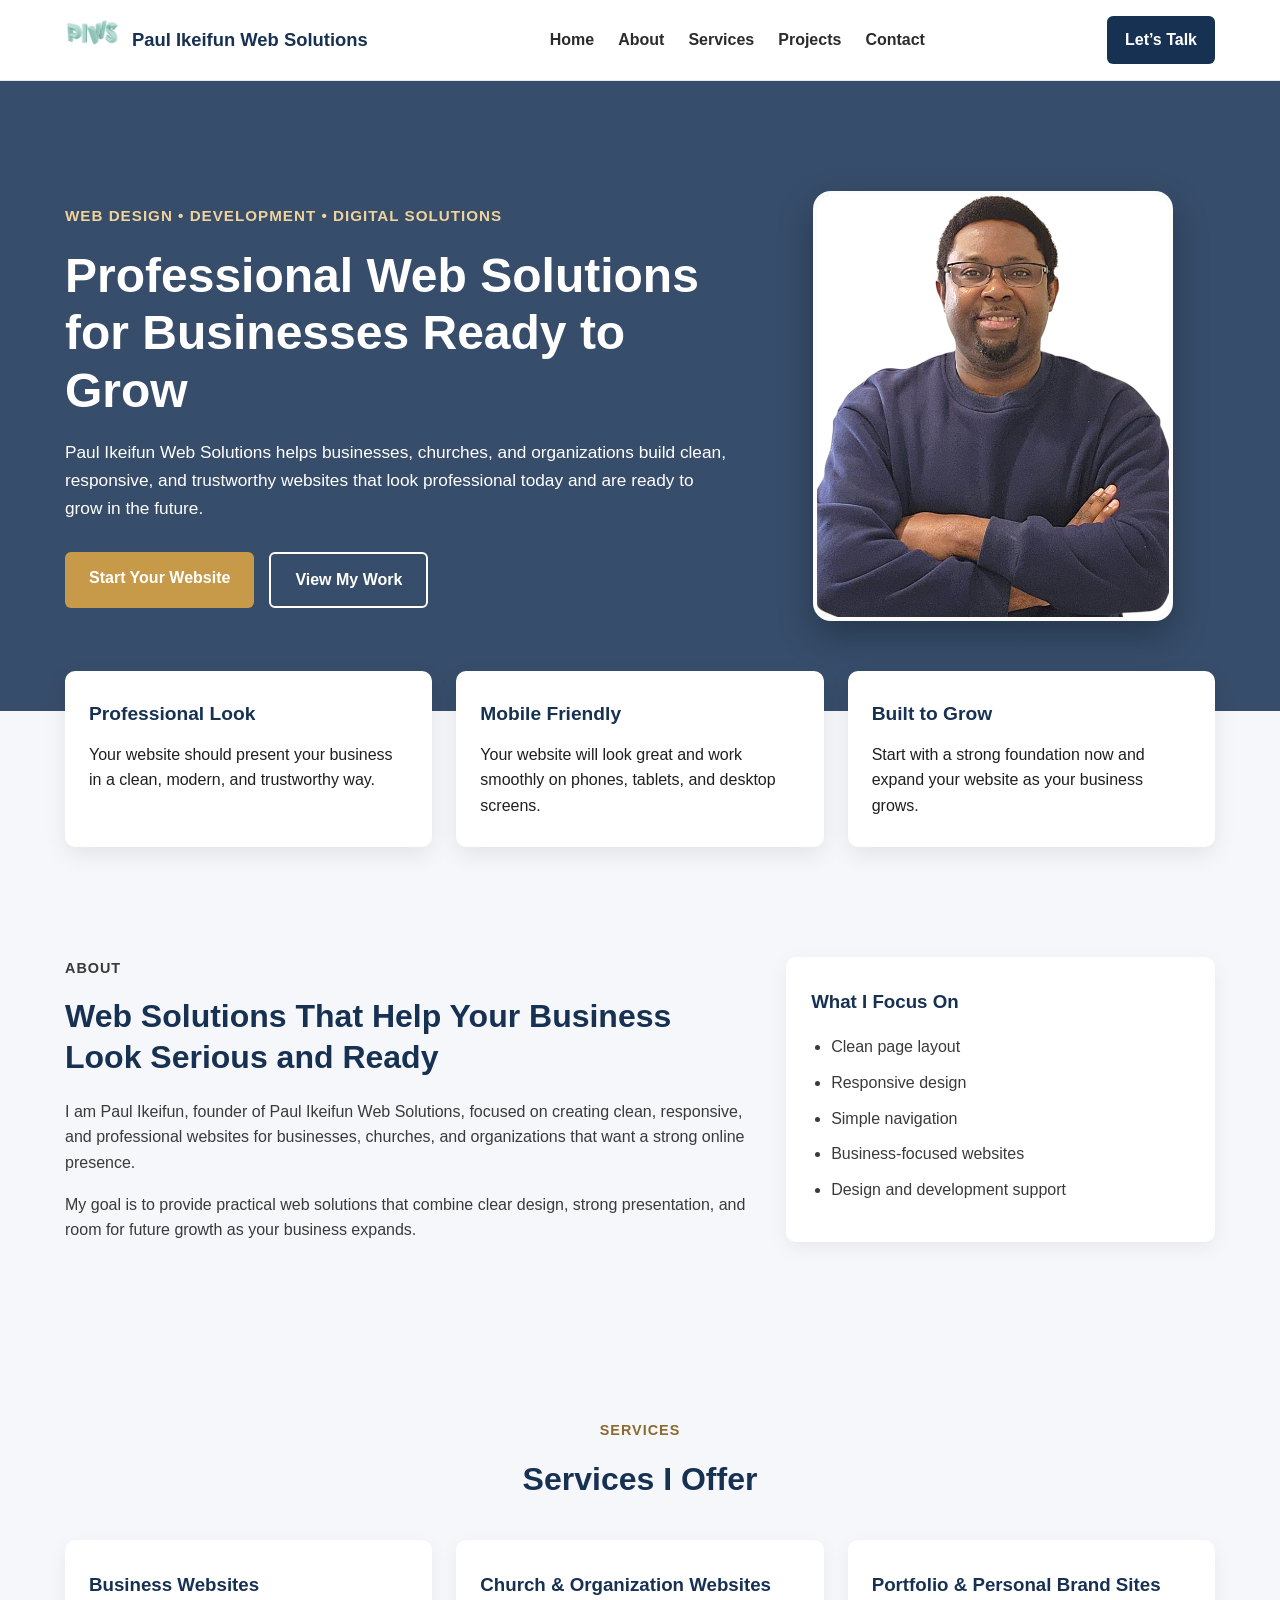
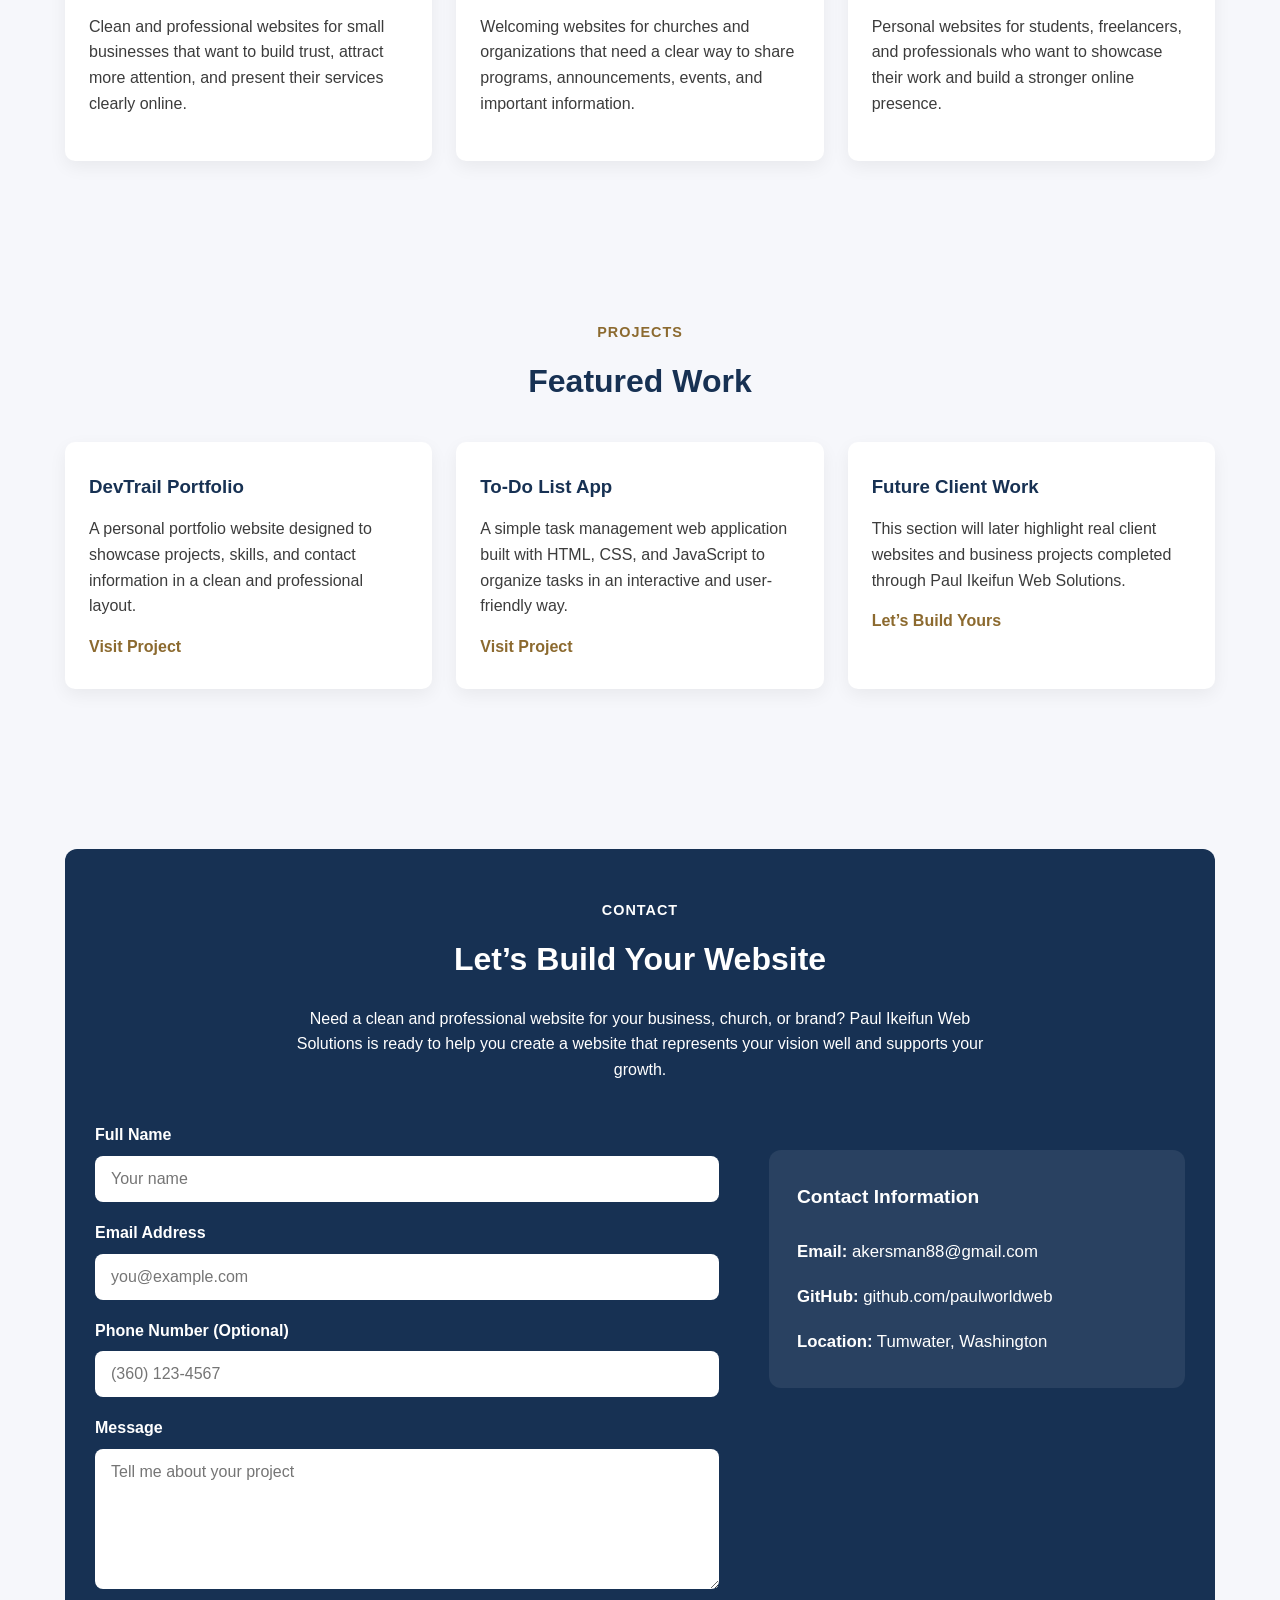
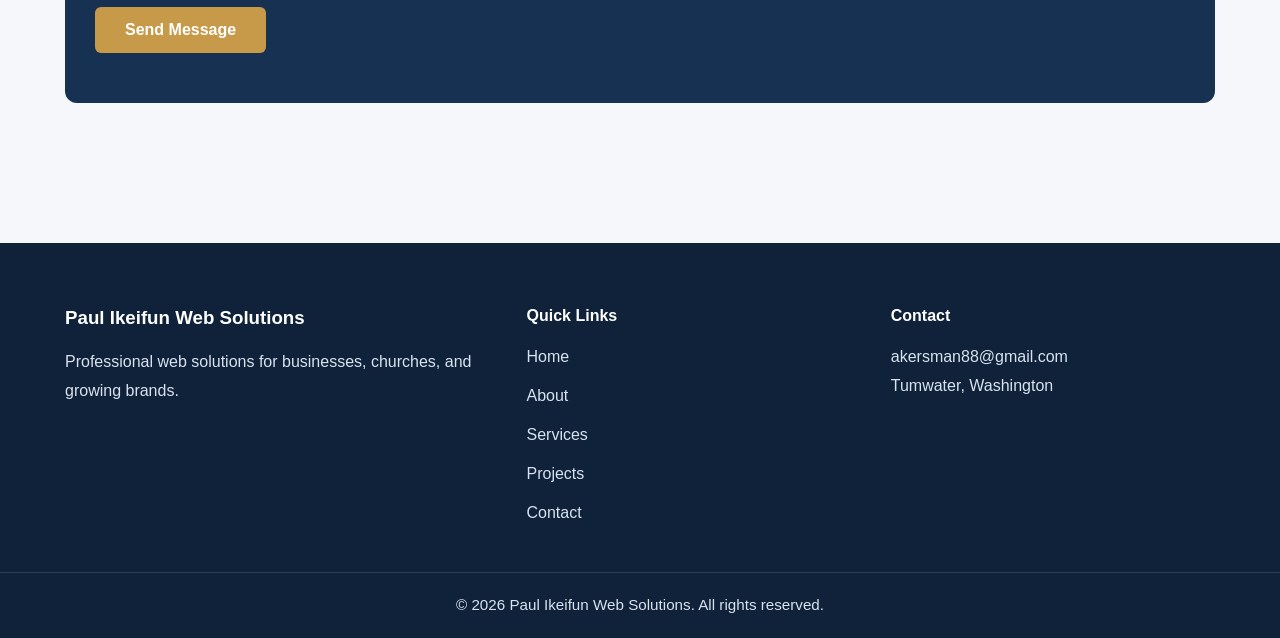
==== index.html @ df55986e "Add files via upload" ====
<!DOCTYPE html>
<html lang="en">
<head>
  <meta charset="UTF-8" />
  <meta name="viewport" content="width=device-width, initial-scale=1.0" />
  <title>Paul Ikeifun Web Solutions</title>
  <meta
    name="description"
    content="Paul Ikeifun Web Solutions creates clean, responsive, and professional websites for businesses, churches, and growing brands."
  />
  <link rel="stylesheet" href="css/style.css" />
  <script src="js/script.js" defer></script>
</head>
<body>
  <header class="site-header">
    <div class="container">
      <nav class="navbar">
        <a href="index.html" class="logo">
            <img src="images/logo.png" alt="PIWS logo" class="logo-img"><span>Paul Ikeifun Web Solutions</span>
        </a>

        <button class="menu-toggle" aria-label="Open navigation menu" aria-expanded="false">
            <span></span>
            <span></span>
            <span></span>
        </button>

        <ul class="nav-links">
          <li><a href="#home">Home</a></li>
          <li><a href="#about">About</a></li>
          <li><a href="#services">Services</a></li>
          <li><a href="#projects">Projects</a></li>
          <li><a href="#contact">Contact</a></li>
        </ul>

        <a href="#contact" class="nav-button">Let’s Talk</a>
      </nav>
    </div>
  </header>

  <main>
    <section class="hero" id="home">
      <div class="container hero-layout">
        <div class="hero-content">
          <p class="eyebrow">Web Design • Development • Digital Solutions</p>
          <h1>Professional Web Solutions for Businesses Ready to Grow</h1>
          <p class="hero-text">
            Paul Ikeifun Web Solutions helps businesses, churches, and organizations build
            clean, responsive, and trustworthy websites that look professional today and are
            ready to grow in the future.
          </p>
          <div class="hero-actions">
            <a href="#contact" class="btn btn-primary">Start Your Website</a>
            <a href="#projects" class="btn btn-secondary">View My Work</a>
          </div>
        </div>

        <div class="hero-image">
          <img src="images/Paul1.png" alt="Portrait of Paul Ikeifun" />
        </div>
      </div>
    </section>

    <section class="intro">
      <div class="container intro-grid">
        <article class="intro-card">
          <h2>Professional Look</h2>
          <p>Your website should present your business in a clean, modern, and trustworthy way.</p>
        </article>

        <article class="intro-card">
          <h2>Mobile Friendly</h2>
          <p>Your website will look great and work smoothly on phones, tablets, and desktop screens.</p>
        </article>

        <article class="intro-card">
          <h2>Built to Grow</h2>
          <p>Start with a strong foundation now and expand your website as your business grows.</p>
        </article>
      </div>
    </section>

    <section class="about section" id="about">
      <div class="container section-grid">
        <div class="section-text">
          <p class="section-label">About</p>
          <h2>Web Solutions That Help Your Business Look Serious and Ready</h2>
          <p>
            I am Paul Ikeifun, founder of Paul Ikeifun Web Solutions, 
            focused on creating clean, responsive, and 
            professional websites for businesses, churches, and 
            organizations that want a strong online presence.
          </p>
          <p>
            My goal is to provide practical web solutions that combine clear design, 
            strong presentation, and room for future growth as your business expands.
          </p>
        </div>

        <div class="section-box">
          <h3>What I Focus On</h3>
          <ul>
            <li>Clean page layout</li>
            <li>Responsive design</li>
            <li>Simple navigation</li>
            <li>Business-focused websites</li>
            <li>Design and development support</li>
          </ul>
        </div>
      </div>
    </section>

    <section class="services section" id="services">
      <div class="container">
        <p class="section-label center">Services</p>
        <h2 class="section-title center">Services I Offer</h2>

        <div class="card-grid">
          <article class="service-card">
            <h3>Business Websites</h3>
            <p>
              Clean and professional websites for small businesses that want to build trust, 
              attract more attention, and present their services clearly online.
            </p>
          </article>

          <article class="service-card">
            <h3>Church & Organization Websites</h3>
            <p>
              Welcoming websites for churches and organizations that need a clear way to share programs, 
              announcements, events, and important information.
            </p>
          </article>

          <article class="service-card">
            <h3>Portfolio & Personal Brand Sites</h3>
            <p>
              Personal websites for students, freelancers, and 
              professionals who want to showcase their work and build a stronger online presence.
            </p>
          </article>
        </div>
      </div>
    </section>

    <section class="projects section" id="projects">
      <div class="container">
        <p class="section-label center">Projects</p>
        <h2 class="section-title center">Featured Work</h2>

        <div class="card-grid">
          <article class="project-card">
            <h3>DevTrail Portfolio</h3>
            <p>
              A personal portfolio website designed to showcase projects, 
              skills, and contact information in a clean and professional layout.
            </p>
            <a href="https://paulworldweb.github.io/DevTrail-Web/" target="_blank">Visit Project</a>
          </article>

          <article class="project-card">
            <h3>To-Do List App</h3>
            <p>
              A simple task management web application built with HTML, CSS, and 
              JavaScript to organize tasks in an interactive and user-friendly way.
            </p>
            <a href="https://paulworldweb.github.io/To-Do-List/" target="_blank">Visit Project</a>
          </article>

          <article class="project-card">
            <h3>Future Client Work</h3>
            <p>
              This section will later highlight real client websites and 
              business projects completed through Paul Ikeifun Web Solutions.
            </p>
            <a href="#contact">Let’s Build Yours</a>
          </article>
        </div>
      </div>
    </section>

    <section class="contact section" id="contact">
        <div class="container contact-box">
            <p class="section-label center">Contact</p>
            <h2 class="section-title center">Let’s Build Your Website</h2>
            <p class="contact-text center">
                Need a clean and professional website for your business, church, or brand?
                Paul Ikeifun Web Solutions is ready to help you create a website that represents
                your vision well and supports your growth.
            </p>

            <div class="contact-layout">
                <form class="contact-form">
                    <div class="form-group">
                        <label for="name">Full Name</label>
                        <input type="text" id="name" name="name" placeholder="Your name">
                    </div>

                    <div class="form-group">
                        <label for="email">Email Address</label>
                        <input type="email" id="email" name="email" placeholder="you@example.com">
                    </div>

                    <div class="form-group">
                        <label for="phone">Phone Number (Optional)</label>
                        <input
                            type="tel"
                            id="phone"
                            name="phone"
                            placeholder="(360) 123-4567"
                            pattern="^\(\d{3}\)\s\d{3}-\d{4}$"
                            title="Enter phone number in this format: (360) 123-4567"
                        >
                    </div>

                    <div class="form-group">
                        <label for="message">Message</label>
                        <textarea id="message" name="message" rows="5" placeholder="Tell me about your project"></textarea>
                    </div>

                    <button type="submit" class="btn btn-primary">Send Message</button>
                </form>

                <div class="contact-details">
                    <h3>Contact Information</h3>
                    <p><strong>Email:</strong> akersman88@gmail.com</p>
                    <p><strong>GitHub:</strong> github.com/paulworldweb</p>
                    <p><strong>Location:</strong> Tumwater, Washington</p>
                </div>
            </div>
        </div>
    </section>
  </main>

  <footer class="site-footer">
    <div class="container footer-layout">
        <div class="footer-brand">
            <h3>Paul Ikeifun Web Solutions</h3>
            <p>Professional web solutions for businesses, churches, and growing brands.</p>
        </div>

        <div class="footer-links">
            <h4>Quick Links</h4>
            <ul>
                <li><a href="#home">Home</a></li>
                <li><a href="#about">About</a></li>
                <li><a href="#services">Services</a></li>
                <li><a href="#projects">Projects</a></li>
                <li><a href="#contact">Contact</a></li>
            </ul>
        </div>

        <div class="footer-contact">
            <h4>Contact</h4>
            <p>akersman88@gmail.com</p>
            <p>Tumwater, Washington</p>
        </div>
    </div>

    <div class="footer-bottom">
        <p>© 2026 Paul Ikeifun Web Solutions. All rights reserved.</p>
    </div>
</footer>
</body>
</html>
---- css/style.css ----
/* =========================
   GLOBAL STYLES
========================= */
* {
  margin: 0;
  padding: 0;
  box-sizing: border-box;
}

html {
  scroll-behavior: smooth;
}

body {
  font-family: Arial, Helvetica, sans-serif;
  line-height: 1.6;
  color: #1f1f1f;
  background-color: #f6f7fb;
}

a {
  text-decoration: none;
}

img {
  max-width: 100%;
  display: block;
}

ul {
  list-style: none;
}

.container {
  width: 90%;
  max-width: 1150px;
  margin: 0 auto;
}

.section {
  padding: 80px 0;
}

.section-label {
  font-size: 0.9rem;
  font-weight: 700;
  letter-spacing: 1px;
  text-transform: uppercase;
  color: #8c6a2f;
  margin-bottom: 12px;
}

.section-title {
  font-size: 2rem;
  color: #173153;
  margin-bottom: 20px;
}

.center {
  text-align: center;
}

/* =========================
   HEADER
========================= */
.site-header {
  background-color: #ffffff;
  border-bottom: 1px solid #e5e7eb;
  position: sticky;
  top: 0;
  z-index: 1000;
}

.navbar {
  position: relative;
  display: flex;
  justify-content: space-between;
  align-items: center;
  min-height: 80px;
  gap: 20px;
}

.logo {
  display: flex;
  align-items: center;
  gap: 12px;
  font-size: 1.15rem;
  font-weight: 700;
  color: #173153;
}

.logo-img {
  width: 55px;
  height: 55px;
  object-fit: contain;
  display: block;
}

.logo span {
  display: inline-block;
}

.nav-links {
  display: flex;
  align-items: center;
  gap: 24px;
}

.nav-links a {
  color: #2b2b2b;
  font-weight: 600;
  transition: color 0.3s ease;
}

.nav-links a:hover,
.nav-links a:focus {
  color: #8c6a2f;
}

.nav-button {
  display: inline-block;
  padding: 11px 18px;
  background-color: #173153;
  color: #ffffff;
  border-radius: 6px;
  font-weight: 700;
  transition: background-color 0.3s ease;
}

.nav-button:hover,
.nav-button:focus {
  background-color: #22446f;
}

/* =========================
   HAMBURGER MENU
========================= */
.menu-toggle {
  display: none;
  background: none;
  border: none;
  cursor: pointer;
  flex-direction: column;
  justify-content: center;
  gap: 5px;
  padding: 8px;
}

.menu-toggle span {
  display: block;
  width: 26px;
  height: 3px;
  background-color: #173153;
  border-radius: 3px;
  transition: transform 0.3s ease, opacity 0.3s ease;
}

.menu-toggle.active span:nth-child(1) {
  transform: translateY(8px) rotate(45deg);
}

.menu-toggle.active span:nth-child(2) {
  opacity: 0;
}

.menu-toggle.active span:nth-child(3) {
  transform: translateY(-8px) rotate(-45deg);
}

/* =========================
   HERO
========================= */
.hero {
  background: linear-gradient(rgba(23, 49, 83, 0.86), rgba(23, 49, 83, 0.86)),
    url("../images/image2.jpg") center/cover no-repeat;
  color: #ffffff;
  padding: 110px 0 90px;
}

.hero-layout {
  display: grid;
  grid-template-columns: 1.2fr 0.8fr;
  gap: 40px;
  align-items: center;
}

.hero-content {
  max-width: 760px;
}

.eyebrow {
  font-size: 0.95rem;
  font-weight: 700;
  letter-spacing: 1px;
  text-transform: uppercase;
  color: #f0d39b;
  margin-bottom: 18px;
}

.hero h1 {
  font-size: 3rem;
  line-height: 1.2;
  margin-bottom: 20px;
}

.hero-text {
  font-size: 1.08rem;
  max-width: 680px;
  margin-bottom: 30px;
}

.hero-actions {
  display: flex;
  flex-wrap: wrap;
  gap: 15px;
}

.btn {
  display: inline-block;
  padding: 13px 24px;
  border-radius: 6px;
  font-weight: 700;
  transition: all 0.3s ease;
}

.btn-primary {
  background-color: #c79a4a;
  color: #ffffff;
}

.btn-primary:hover,
.btn-primary:focus {
  background-color: #b4883b;
}

.btn-secondary {
  border: 2px solid #ffffff;
  color: #ffffff;
}

.btn-secondary:hover,
.btn-secondary:focus {
  background-color: rgba(255, 255, 255, 0.12);
}

.hero-image {
  display: flex;
  justify-content: center;
}

.hero-image img {
  width: 100%;
  max-width: 360px;
  height: 430px;
  object-fit: cover;
  border-radius: 18px;
  border: 4px solid rgba(255, 255, 255, 0.9);
  box-shadow: 0 15px 35px rgba(0, 0, 0, 0.28);
  background-color: #dfe6ef;
}

/* =========================
   INTRO
========================= */
.intro {
  margin-top: -40px;
  padding-bottom: 30px;
}

.intro-grid {
  display: grid;
  grid-template-columns: repeat(3, 1fr);
  gap: 24px;
}

.intro-card {
  background-color: #ffffff;
  padding: 28px 24px;
  border-radius: 10px;
  box-shadow: 0 8px 22px rgba(0, 0, 0, 0.08);
}

.intro-card h2 {
  font-size: 1.2rem;
  color: #173153;
  margin-bottom: 12px;
}

/* =========================
   ABOUT
========================= */
.section-grid {
  display: grid;
  grid-template-columns: 1.6fr 1fr;
  gap: 35px;
  align-items: start;
}

.section-text h2 {
  font-size: 2rem;
  line-height: 1.3;
  color: #173153;
  margin-bottom: 20px;
}

.section-text p {
  margin-bottom: 16px;
  color: #3a3a3a;
}

.section-box {
  background-color: #ffffff;
  padding: 30px 25px;
  border-radius: 10px;
  box-shadow: 0 6px 20px rgba(0, 0, 0, 0.06);
}

.section-box h3 {
  color: #173153;
  margin-bottom: 18px;
}

.section-box ul {
  list-style: disc;
  padding-left: 20px;
}

.section-box li {
  margin-bottom: 10px;
  color: #3a3a3a;
}

/* =========================
   SERVICES & PROJECTS
========================= */
.card-grid {
  display: grid;
  grid-template-columns: repeat(3, 1fr);
  gap: 24px;
  margin-top: 35px;
}

.service-card,
.project-card {
  background-color: #ffffff;
  padding: 30px 24px;
  border-radius: 10px;
  box-shadow: 0 6px 18px rgba(0, 0, 0, 0.06);
  transition: transform 0.3s ease, box-shadow 0.3s ease;
}

.service-card:hover,
.project-card:hover {
  transform: translateY(-6px);
  box-shadow: 0 12px 30px rgba(0, 0, 0, 0.1);
}

.service-card h3,
.project-card h3 {
  color: #173153;
  margin-bottom: 14px;
}

.service-card p,
.project-card p {
  color: #3c3c3c;
  margin-bottom: 15px;
}

.project-card a {
  color: #8c6a2f;
  font-weight: 700;
}

.project-card a:hover,
.project-card a:focus {
  text-decoration: underline;
}

/* =========================
   CONTACT
========================= */
.contact-box {
  background-color: #173153;
  color: #ffffff;
  padding: 50px 30px;
  border-radius: 12px;
}

.contact-box .section-label,
.contact-box .section-title,
.contact-box .contact-text,
.contact-box .contact-details p,
.contact-box .contact-details h3,
.contact-box .form-group label {
  color: #ffffff;
}

.contact-text {
  max-width: 700px;
  margin: 0 auto 30px;
}

.contact-layout {
  display: grid;
  grid-template-columns: 1.2fr 0.8fr;
  gap: 50px;
  align-items: start;
  margin-top: 40px;
}

.contact-form {
  display: grid;
  gap: 18px;
}

.form-group {
  display: flex;
  flex-direction: column;
  gap: 8px;
}

.form-group label {
  font-size: 1rem;
  font-weight: 700;
}

.form-group input,
.form-group textarea {
  width: 100%;
  padding: 14px 16px;
  border: none;
  border-radius: 8px;
  font-size: 1rem;
  font-family: Arial, Helvetica, sans-serif;
  outline: none;
}

.form-group input:focus,
.form-group textarea:focus {
  box-shadow: 0 0 0 3px rgba(199, 154, 74, 0.35);
}

.contact-form textarea {
  resize: vertical;
  min-height: 140px;
}

.contact-form .btn {
  width: fit-content;
  border: none;
  cursor: pointer;
  padding: 14px 30px;
  font-size: 1rem;
}

.contact-details {
  display: grid;
  gap: 18px;
  align-content: start;
  background: rgba(255, 255, 255, 0.08);
  padding: 32px 28px;
  border-radius: 12px;
  margin-top: 28px;
  justify-items: start;
}

.contact-details h3 {
  margin-bottom: 8px;
  font-size: 1.2rem;
}

.contact-details p {
  margin: 0;
  font-size: 1.05rem;
  line-height: 1.6;
}

/* =========================
   FOOTER
========================= */
.site-footer {
  background-color: #0f2239;
  color: #ffffff;
  padding: 60px 0 20px;
  margin-top: 60px;
}

.footer-layout {
  display: grid;
  grid-template-columns: 1.3fr 1fr 1fr;
  gap: 40px;
  align-items: start;
}

.footer-brand h3,
.footer-links h4,
.footer-contact h4 {
  margin-bottom: 15px;
  color: #ffffff;
}

.footer-brand p,
.footer-contact p,
.footer-links a {
  color: #d9e2f0;
  line-height: 1.8;
}

.footer-links ul {
  list-style: none;
  padding: 0;
}

.footer-links li {
  margin-bottom: 10px;
}

.footer-links a:hover {
  color: #c79a4a;
}

.footer-bottom {
  text-align: center;
  margin-top: 35px;
  padding-top: 20px;
  border-top: 1px solid rgba(255, 255, 255, 0.12);
}

.footer-bottom p {
  color: #d9e2f0;
  font-size: 0.95rem;
}

/* =========================
   RESPONSIVE DESIGN
========================= */
@media (max-width: 992px) {
  .hero-layout,
  .intro-grid,
  .card-grid,
  .section-grid {
    grid-template-columns: 1fr 1fr;
  }

  .hero h1 {
    font-size: 2.5rem;
  }

  .hero-image img {
    max-width: 320px;
    height: 390px;
  }
}

@media (max-width: 768px) {
  .navbar {
    min-height: auto;
    padding: 14px 0;
    gap: 12px;
  }

  .logo {
    gap: 8px;
    font-size: 0.82rem;
    flex: 1;
    min-width: 0;
  }

  .logo span {
    white-space: nowrap;
    overflow: hidden;
    text-overflow: ellipsis;
  }

  .logo-img {
    width: 36px;
    height: 36px;
  }

  .menu-toggle {
    display: flex;
    flex-shrink: 0;
    margin-left: auto;
    margin-right: 4px;
  }

  .nav-links {
    display: flex;
    position: absolute;
    top: 100%;
    left: 0;
    width: 100%;
    background: #ffffff;
    flex-direction: column;
    align-items: flex-start;
    gap: 0;
    padding: 10px 18px;
    border-top: 1px solid #e5e7eb;
    box-shadow: 0 10px 25px rgba(0, 0, 0, 0.08);
    z-index: 999;

    opacity: 0;
    visibility: hidden;
    transform: translateY(-10px);
    transition: opacity 0.3s ease, transform 0.3s ease, visibility 0.3s ease;
    pointer-events: none;
  }

  .nav-links.active {
    opacity: 1;
    visibility: visible;
    transform: translateY(0);
    pointer-events: auto;
  }

  .nav-links li {
    width: 100%;
  }

  .nav-links a {
    display: block;
    width: 100%;
    padding: 10px 0;
    font-size: 1rem;
  }

  .nav-button {
    display: none;
  }

  .hero {
    padding: 90px 0 60px;
  }

  .hero-layout,
  .intro-grid,
  .card-grid,
  .section-grid,
  .contact-layout,
  .footer-layout {
    grid-template-columns: 1fr;
  }

  .hero-content {
    order: 1;
  }

  .hero-image {
    order: 2;
    margin-top: 20px;
  }

  .hero h1 {
    font-size: 2.1rem;
  }

  .hero-text {
    font-size: 1rem;
  }

  .hero-image img {
    max-width: 290px;
    height: 350px;
  }

  .contact-details {
    margin-top: 0;
  }
}

@media (max-width: 480px) {
  .container {
    width: 92%;
  }

  .hero h1 {
    font-size: 1.7rem;
    line-height: 1.2;
  }

  .hero-text {
    font-size: 0.95rem;
  }

  .eyebrow {
    font-size: 0.82rem;
    line-height: 1.5;
  }

  .btn {
    width: 100%;
    text-align: center;
  }

  .hero-actions {
    flex-direction: column;
  }
}

/* Final mobile/tablet polish */
@media (max-width: 992px) {
  .section {
    padding: 70px 0;
  }

  .intro-card,
  .service-card,
  .project-card,
  .section-box {
    padding: 24px 20px;
  }

  .footer-layout {
    gap: 30px;
  }
}

@media (max-width: 768px) {
  .section {
    padding: 60px 0;
  }

  .hero {
    padding: 80px 0 55px;
  }

  .hero-actions {
    width: 100%;
  }

  .hero-image img {
    max-width: 260px;
    height: 320px;
  }

  .contact-box {
    padding: 40px 20px;
  }

  .footer-layout {
    text-align: left;
  }
}

@media (max-width: 480px) {
  .section-title {
    font-size: 1.7rem;
  }

  .hero h1 {
    font-size: 1.65rem;
  }

  .hero-image img {
    max-width: 230px;
    height: 280px;
  }

  .intro-card,
  .service-card,
  .project-card,
  .section-box,
  .contact-details {
    padding: 20px 18px;
  }
}
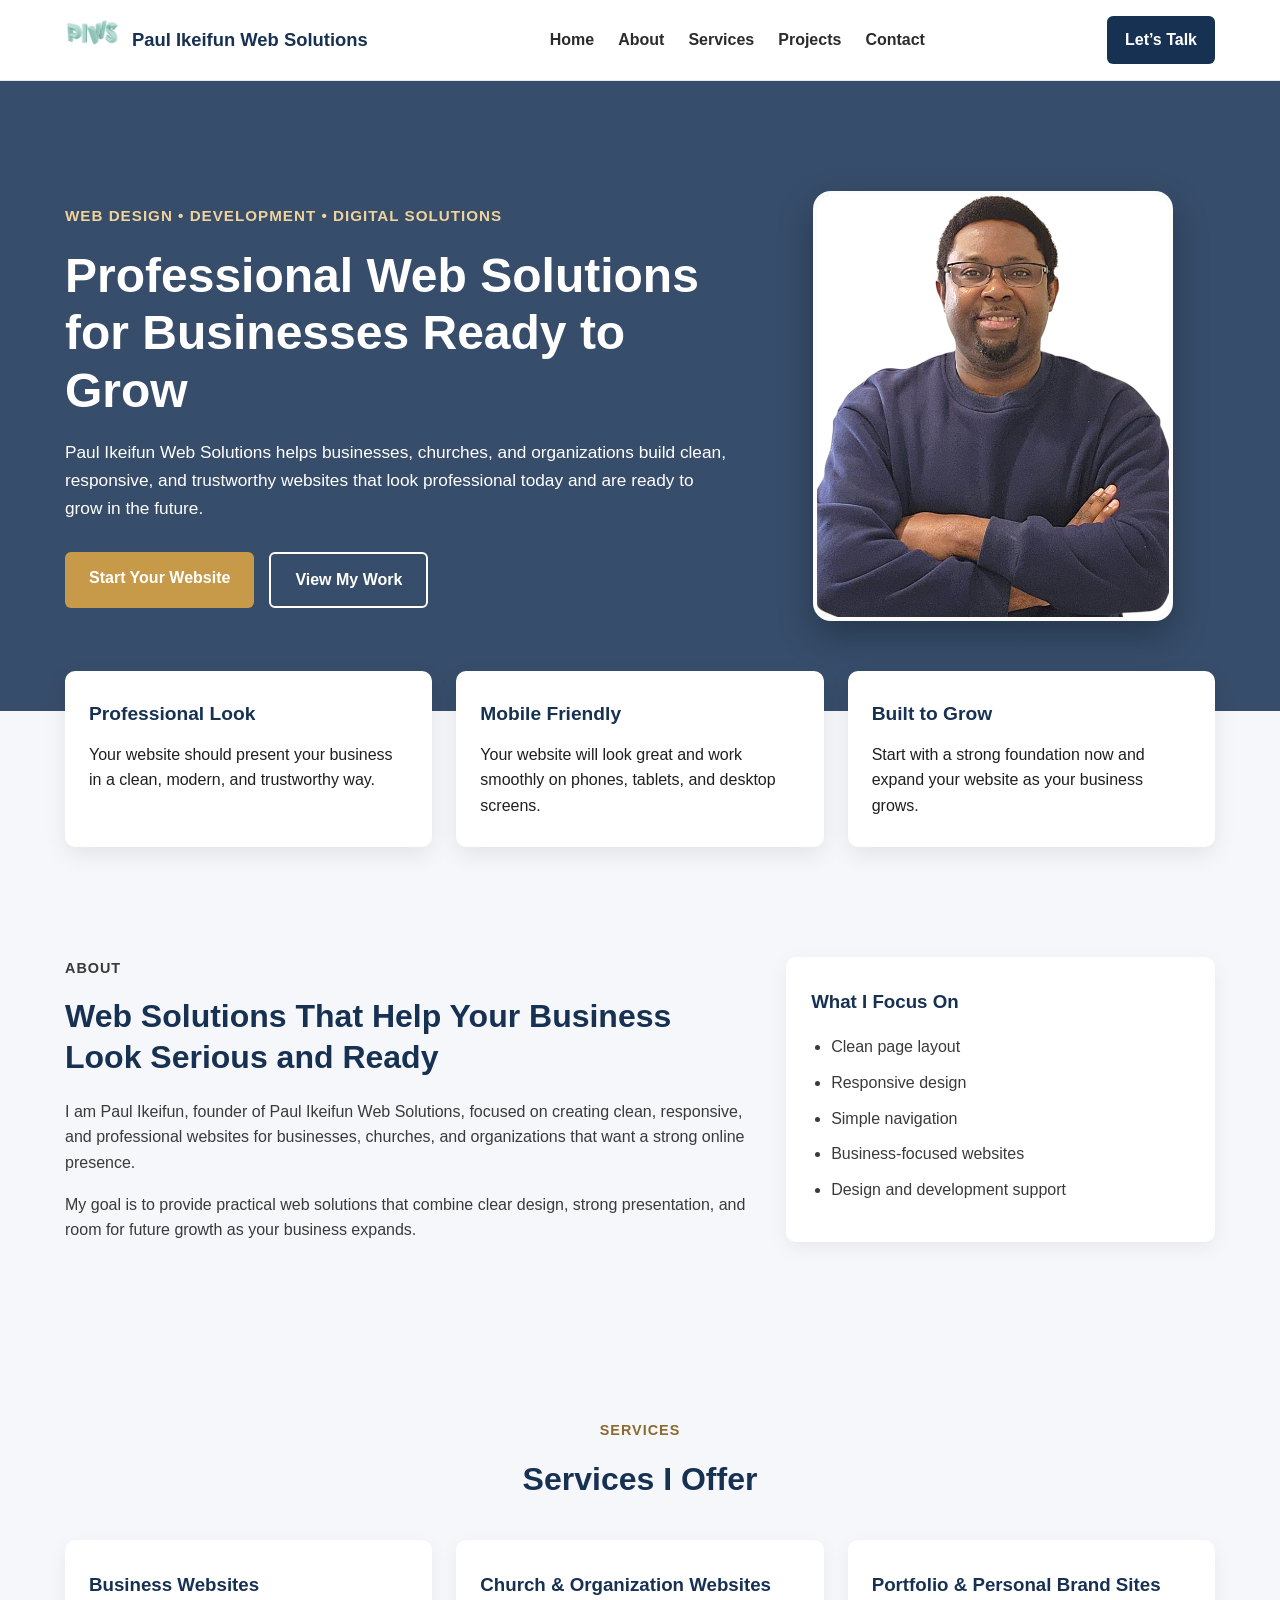
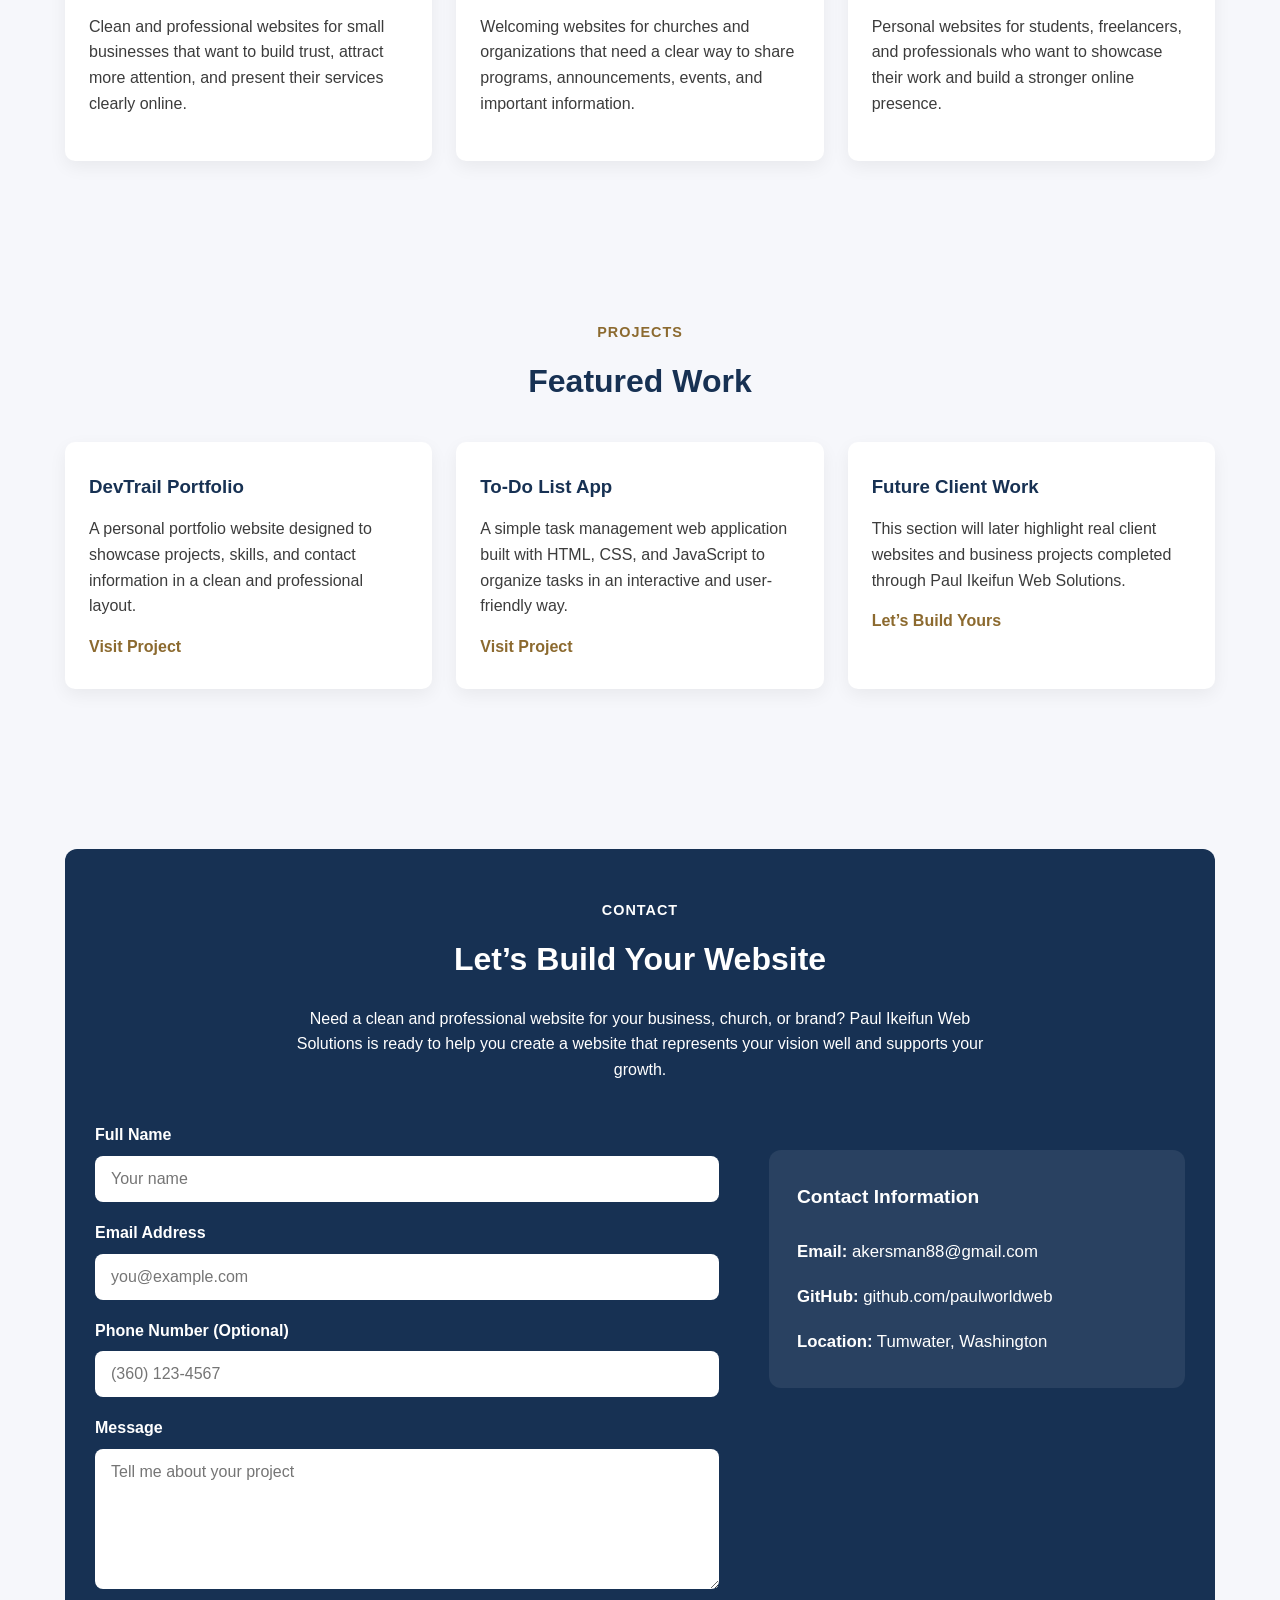
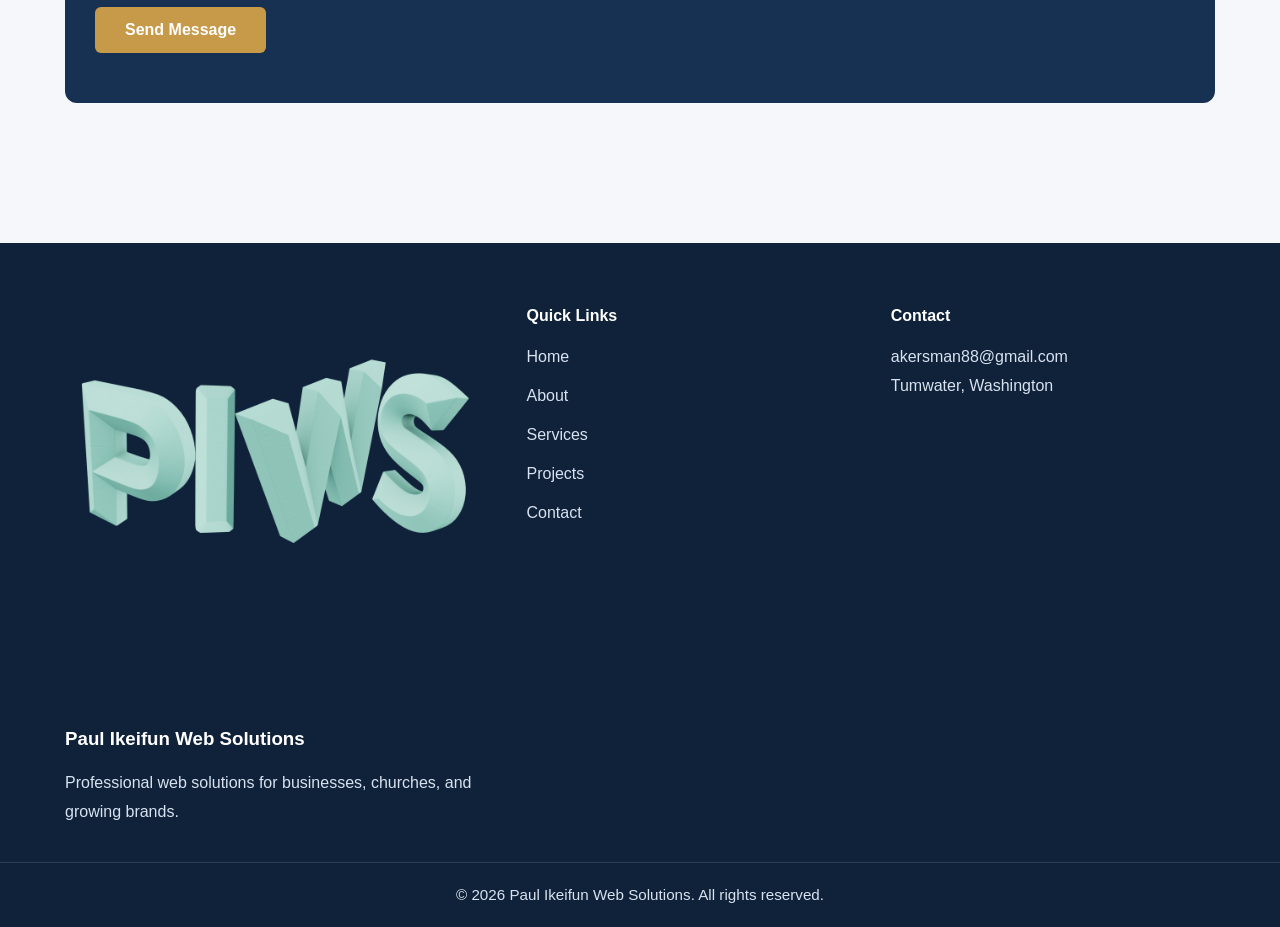
==== commit 8d8c1e07: "Update index.html" ====
--- a/index.html
+++ b/index.html
@@ -1,30 +1,47 @@
 <!DOCTYPE html>
 <html lang="en">
 <head>
+  <!-- Basic page setup -->
   <meta charset="UTF-8" />
   <meta name="viewport" content="width=device-width, initial-scale=1.0" />
+
+  <!-- Page title shown on browser tab -->
   <title>Paul Ikeifun Web Solutions</title>
+
+  <!-- Page description for SEO -->
   <meta
     name="description"
     content="Paul Ikeifun Web Solutions creates clean, responsive, and professional websites for businesses, churches, and growing brands."
   />
+
+  <!-- External CSS file -->
   <link rel="stylesheet" href="css/style.css" />
+
+  <!-- External JavaScript file -->
   <script src="js/script.js" defer></script>
 </head>
 <body>
+
+  <!-- Header section -->
   <header class="site-header">
     <div class="container">
+
+      <!-- Navigation bar -->
       <nav class="navbar">
+
+        <!-- Logo / brand name -->
         <a href="index.html" class="logo">
             <img src="images/logo.png" alt="PIWS logo" class="logo-img"><span>Paul Ikeifun Web Solutions</span>
         </a>
 
+        <!-- Mobile menu toggle button -->
         <button class="menu-toggle" aria-label="Open navigation menu" aria-expanded="false">
             <span></span>
             <span></span>
             <span></span>
         </button>
 
+        <!-- Navigation links -->
         <ul class="nav-links">
           <li><a href="#home">Home</a></li>
           <li><a href="#about">About</a></li>
@@ -33,14 +50,20 @@
           <li><a href="#contact">Contact</a></li>
         </ul>
 
+        <!-- Call-to-action button in nav -->
         <a href="#contact" class="nav-button">Let’s Talk</a>
       </nav>
     </div>
   </header>
 
+  <!-- Main page content -->
   <main>
+
+    <!-- Hero section -->
     <section class="hero" id="home">
       <div class="container hero-layout">
+
+        <!-- Hero text content -->
         <div class="hero-content">
           <p class="eyebrow">Web Design • Development • Digital Solutions</p>
           <h1>Professional Web Solutions for Businesses Ready to Grow</h1>
@@ -49,30 +72,38 @@
             clean, responsive, and trustworthy websites that look professional today and are
             ready to grow in the future.
           </p>
+
+          <!-- Hero buttons -->
           <div class="hero-actions">
             <a href="#contact" class="btn btn-primary">Start Your Website</a>
             <a href="#projects" class="btn btn-secondary">View My Work</a>
           </div>
         </div>
 
+        <!-- Hero image -->
         <div class="hero-image">
           <img src="images/Paul1.png" alt="Portrait of Paul Ikeifun" />
         </div>
       </div>
     </section>
 
+    <!-- Intro cards section -->
     <section class="intro">
       <div class="container intro-grid">
+
+        <!-- Intro card 1 -->
         <article class="intro-card">
           <h2>Professional Look</h2>
           <p>Your website should present your business in a clean, modern, and trustworthy way.</p>
         </article>
 
+        <!-- Intro card 2 -->
         <article class="intro-card">
           <h2>Mobile Friendly</h2>
           <p>Your website will look great and work smoothly on phones, tablets, and desktop screens.</p>
         </article>
 
+        <!-- Intro card 3 -->
         <article class="intro-card">
           <h2>Built to Grow</h2>
           <p>Start with a strong foundation now and expand your website as your business grows.</p>
@@ -80,8 +111,11 @@
       </div>
     </section>
 
+    <!-- About section -->
     <section class="about section" id="about">
       <div class="container section-grid">
+
+        <!-- About text -->
         <div class="section-text">
           <p class="section-label">About</p>
           <h2>Web Solutions That Help Your Business Look Serious and Ready</h2>
@@ -97,6 +131,7 @@
           </p>
         </div>
 
+        <!-- About focus list -->
         <div class="section-box">
           <h3>What I Focus On</h3>
           <ul>
@@ -110,12 +145,16 @@
       </div>
     </section>
 
+    <!-- Services section -->
     <section class="services section" id="services">
       <div class="container">
         <p class="section-label center">Services</p>
         <h2 class="section-title center">Services I Offer</h2>
 
+        <!-- Service cards -->
         <div class="card-grid">
+
+          <!-- Service card 1 -->
           <article class="service-card">
             <h3>Business Websites</h3>
             <p>
@@ -124,6 +163,7 @@
             </p>
           </article>
 
+          <!-- Service card 2 -->
           <article class="service-card">
             <h3>Church & Organization Websites</h3>
             <p>
@@ -132,6 +172,7 @@
             </p>
           </article>
 
+          <!-- Service card 3 -->
           <article class="service-card">
             <h3>Portfolio & Personal Brand Sites</h3>
             <p>
@@ -143,12 +184,16 @@
       </div>
     </section>
 
+    <!-- Projects section -->
     <section class="projects section" id="projects">
       <div class="container">
         <p class="section-label center">Projects</p>
         <h2 class="section-title center">Featured Work</h2>
 
+        <!-- Project cards -->
         <div class="card-grid">
+
+          <!-- Project card 1 -->
           <article class="project-card">
             <h3>DevTrail Portfolio</h3>
             <p>
@@ -158,6 +203,7 @@
             <a href="https://paulworldweb.github.io/DevTrail-Web/" target="_blank">Visit Project</a>
           </article>
 
+          <!-- Project card 2 -->
           <article class="project-card">
             <h3>To-Do List App</h3>
             <p>
@@ -167,6 +213,7 @@
             <a href="https://paulworldweb.github.io/To-Do-List/" target="_blank">Visit Project</a>
           </article>
 
+          <!-- Project card 3 -->
           <article class="project-card">
             <h3>Future Client Work</h3>
             <p>
@@ -179,6 +226,7 @@
       </div>
     </section>
 
+    <!-- Contact section -->
     <section class="contact section" id="contact">
         <div class="container contact-box">
             <p class="section-label center">Contact</p>
@@ -189,7 +237,10 @@
                 your vision well and supports your growth.
             </p>
 
+            <!-- Contact layout: form + contact info -->
             <div class="contact-layout">
+
+                <!-- Contact form -->
                 <form class="contact-form">
                     <div class="form-group">
                         <label for="name">Full Name</label>
@@ -218,9 +269,11 @@
                         <textarea id="message" name="message" rows="5" placeholder="Tell me about your project"></textarea>
                     </div>
 
+                    <!-- Contact form submit button -->
                     <button type="submit" class="btn btn-primary">Send Message</button>
                 </form>
 
+                <!-- Contact details card -->
                 <div class="contact-details">
                     <h3>Contact Information</h3>
                     <p><strong>Email:</strong> akersman88@gmail.com</p>
@@ -232,13 +285,20 @@
     </section>
   </main>
 
+  <!-- Footer section -->
   <footer class="site-footer">
     <div class="container footer-layout">
+
+        <!-- Footer brand info -->
         <div class="footer-brand">
-            <h3>Paul Ikeifun Web Solutions</h3>
-            <p>Professional web solutions for businesses, churches, and growing brands.</p>
-        </div>
-
+          <div class="footer-brand-top">
+              <img src="images/logo.png" alt="PIWS logo" class="footer-logo">
+              <h3>Paul Ikeifun Web Solutions</h3>
+          </div>
+          <p>Professional web solutions for businesses, churches, and growing brands.</p>
+        </div>
+
+        <!-- Footer quick links -->
         <div class="footer-links">
             <h4>Quick Links</h4>
             <ul>
@@ -250,6 +310,7 @@
             </ul>
         </div>
 
+        <!-- Footer contact info -->
         <div class="footer-contact">
             <h4>Contact</h4>
             <p>akersman88@gmail.com</p>
@@ -257,9 +318,10 @@
         </div>
     </div>
 
+    <!-- Footer bottom / copyright -->
     <div class="footer-bottom">
         <p>© 2026 Paul Ikeifun Web Solutions. All rights reserved.</p>
     </div>
 </footer>
 </body>
-</html>+</html>
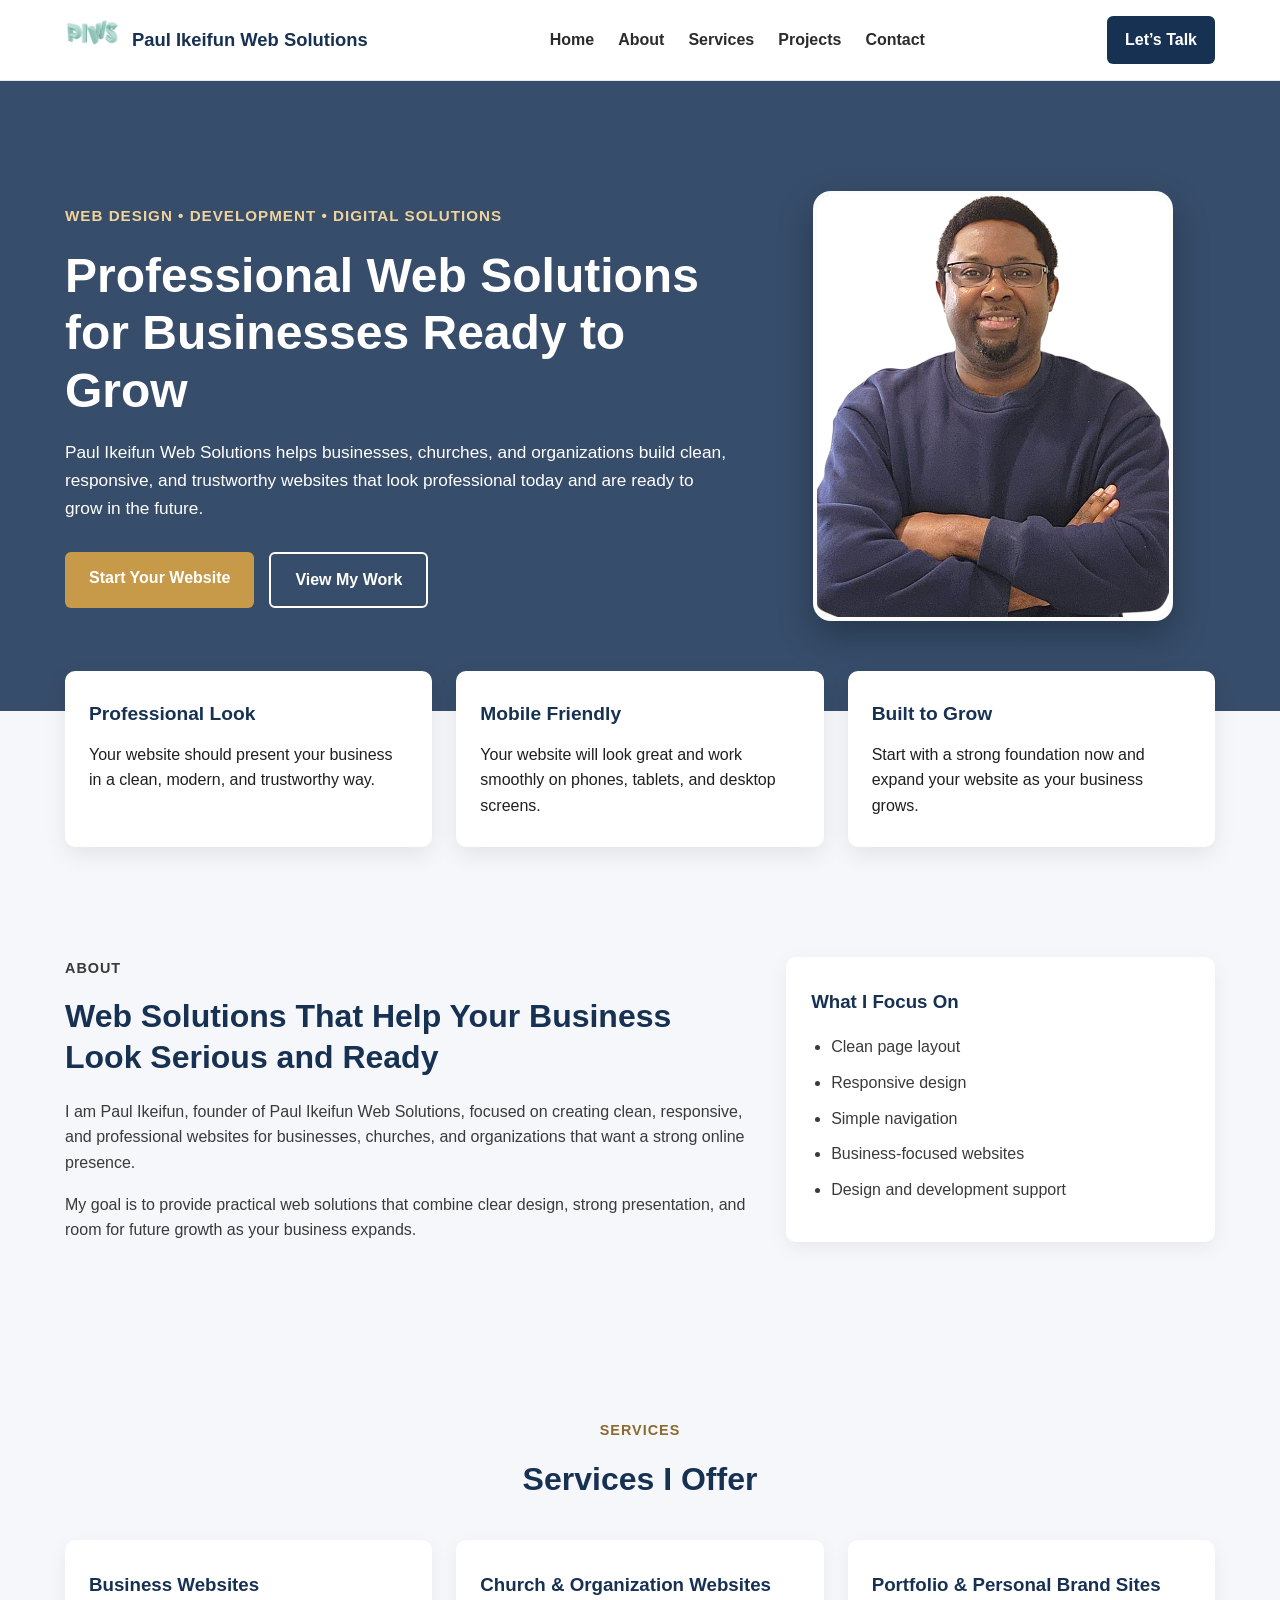
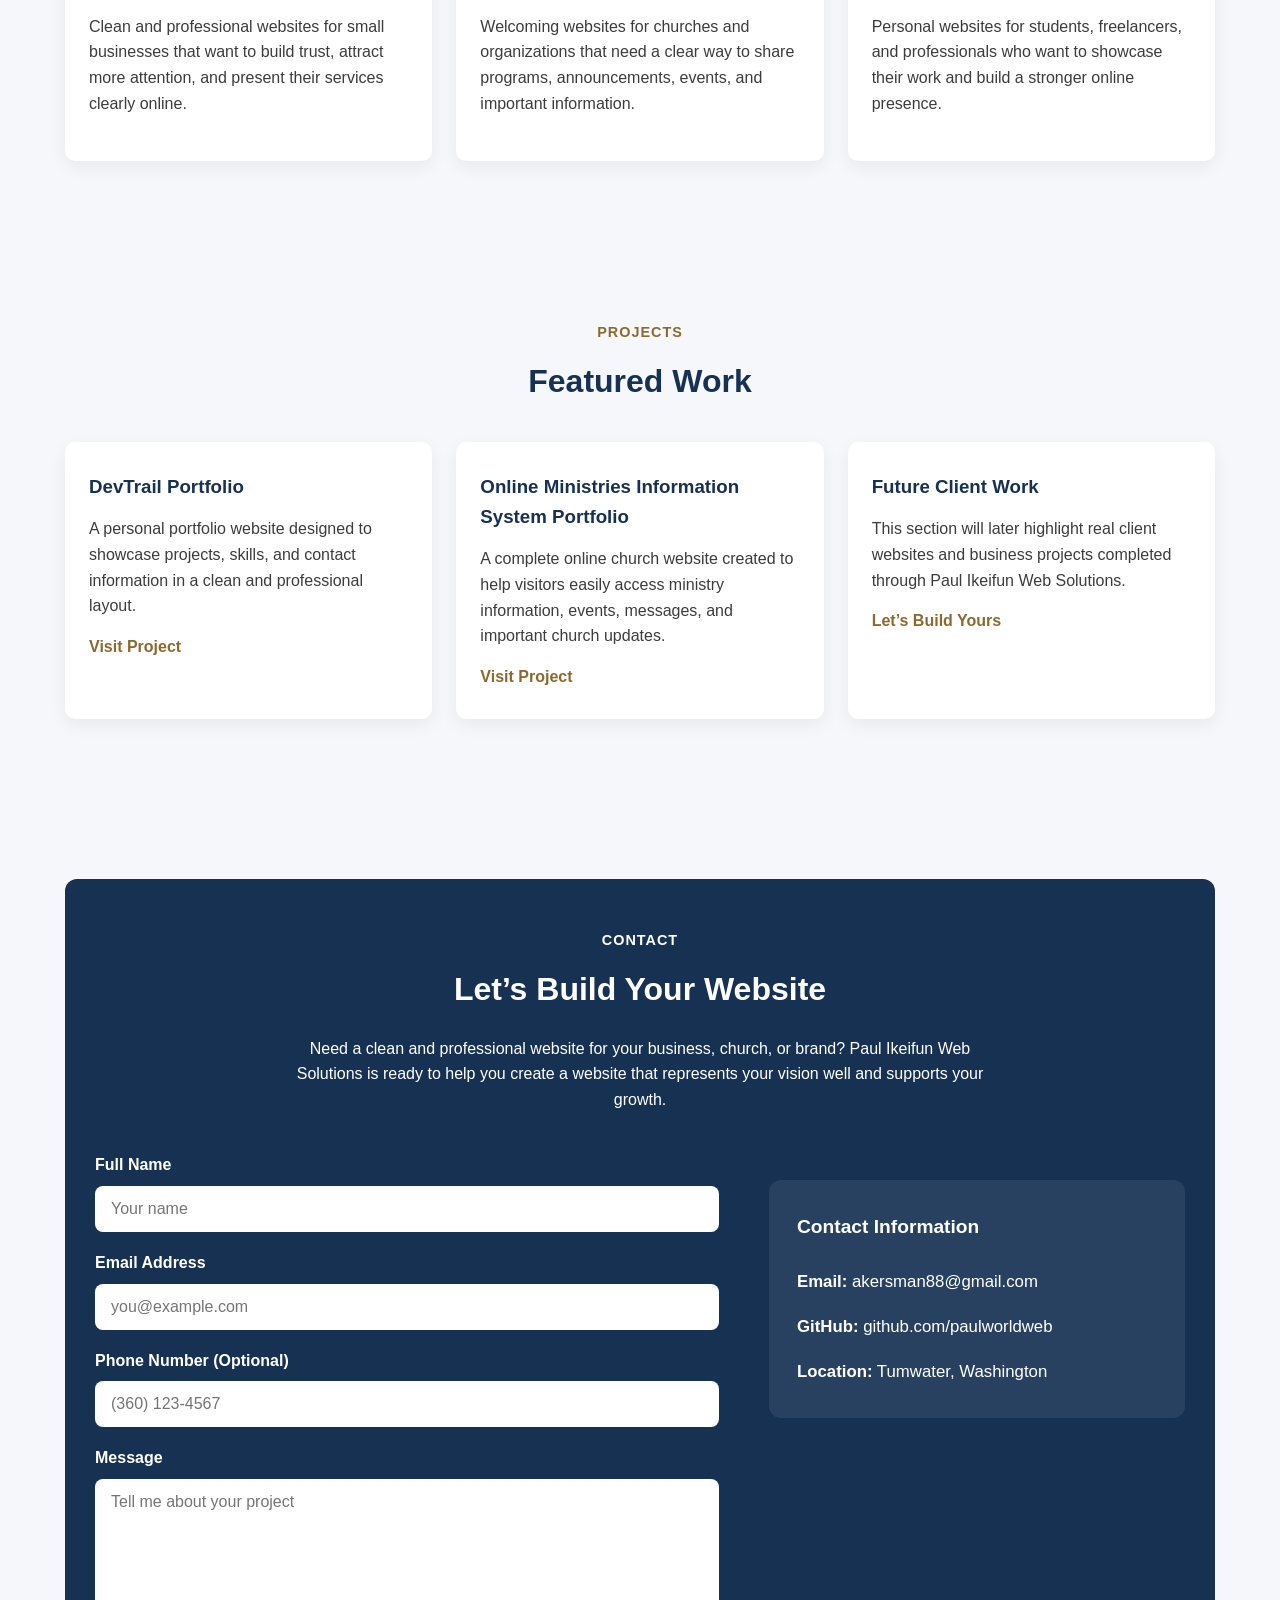
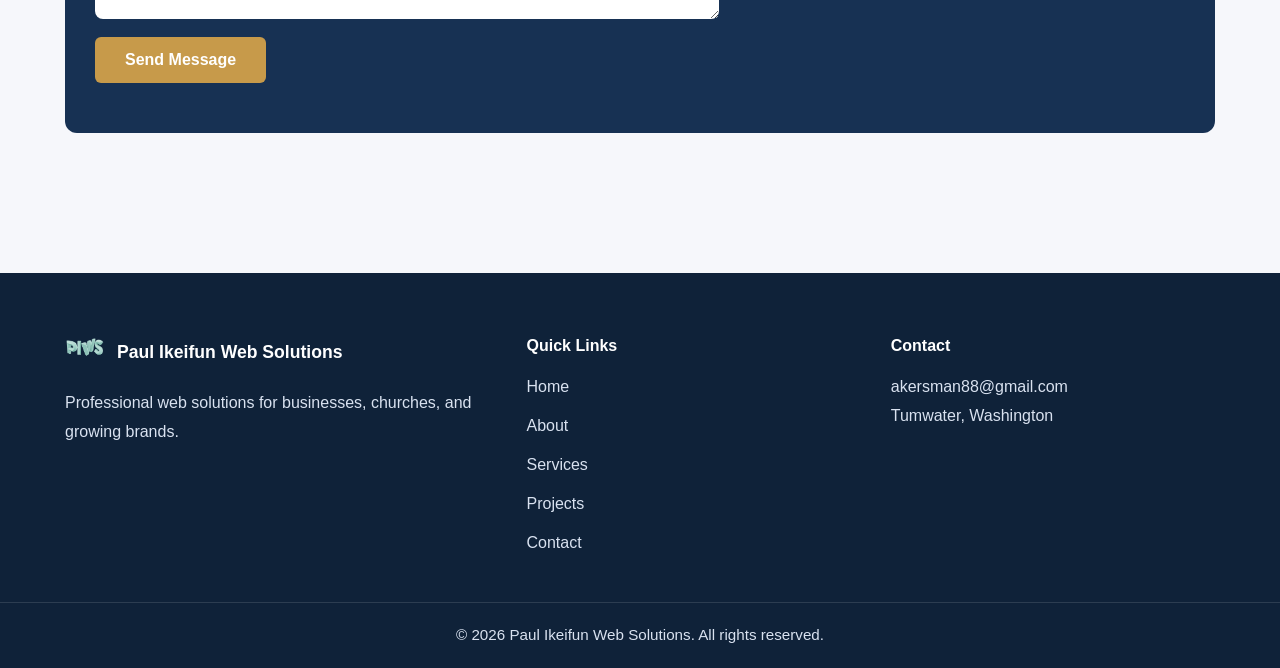
==== commit b4eef440: "Update index.html" ====
--- a/index.html
+++ b/index.html
@@ -205,12 +205,12 @@
 
           <!-- Project card 2 -->
           <article class="project-card">
-            <h3>To-Do List App</h3>
-            <p>
-              A simple task management web application built with HTML, CSS, and 
-              JavaScript to organize tasks in an interactive and user-friendly way.
-            </p>
-            <a href="https://paulworldweb.github.io/To-Do-List/" target="_blank">Visit Project</a>
+            <h3>Online Ministries Information System Portfolio</h3>
+            <p>
+              A complete online church website created to help visitors easily access ministry
+              information, events, messages, and important church updates.
+            </p>
+            <a href="https://paulworldweb.github.io/HGSM/">Visit Project</a>
           </article>
 
           <!-- Project card 3 -->
--- a/css/style.css
+++ b/css/style.css
@@ -479,6 +479,9 @@
 /* =========================
    FOOTER
 ========================= */
+/* =========================
+   FOOTER
+========================= */
 .site-footer {
   background-color: #0f2239;
   color: #ffffff;
@@ -493,11 +496,38 @@
   align-items: start;
 }
 
+.footer-brand,
+.footer-links,
+.footer-contact {
+  min-width: 0;
+}
+
+.footer-brand-top {
+  display: flex;
+  align-items: center;
+  gap: 12px;
+  margin-bottom: 16px;
+}
+
+.footer-logo {
+  width: 40px;
+  max-width: 40px;
+  height: auto;
+  flex-shrink: 0;
+  display: block;
+}
+
 .footer-brand h3,
 .footer-links h4,
 .footer-contact h4 {
-  margin-bottom: 15px;
   color: #ffffff;
+  margin: 0 0 15px;
+}
+
+.footer-brand-top h3 {
+  margin: 0;
+  font-size: 1.1rem;
+  line-height: 1.3;
 }
 
 .footer-brand p,
@@ -510,10 +540,15 @@
 .footer-links ul {
   list-style: none;
   padding: 0;
+  margin: 0;
 }
 
 .footer-links li {
   margin-bottom: 10px;
+}
+
+.footer-links a {
+  transition: color 0.3s ease;
 }
 
 .footer-links a:hover {
@@ -530,6 +565,30 @@
 .footer-bottom p {
   color: #d9e2f0;
   font-size: 0.95rem;
+  margin: 0;
+}
+
+/* =========================
+   FOOTER RESPONSIVE
+========================= */
+@media (max-width: 768px) {
+  .footer-layout {
+    grid-template-columns: 1fr;
+    gap: 30px;
+  }
+
+  .footer-brand-top {
+    align-items: center;
+  }
+
+  .footer-logo {
+    width: 36px;
+    max-width: 36px;
+  }
+
+  .footer-brand-top h3 {
+    font-size: 1rem;
+  }
 }
 
 /* =========================
@@ -764,4 +823,4 @@
   .contact-details {
     padding: 20px 18px;
   }
-}+}
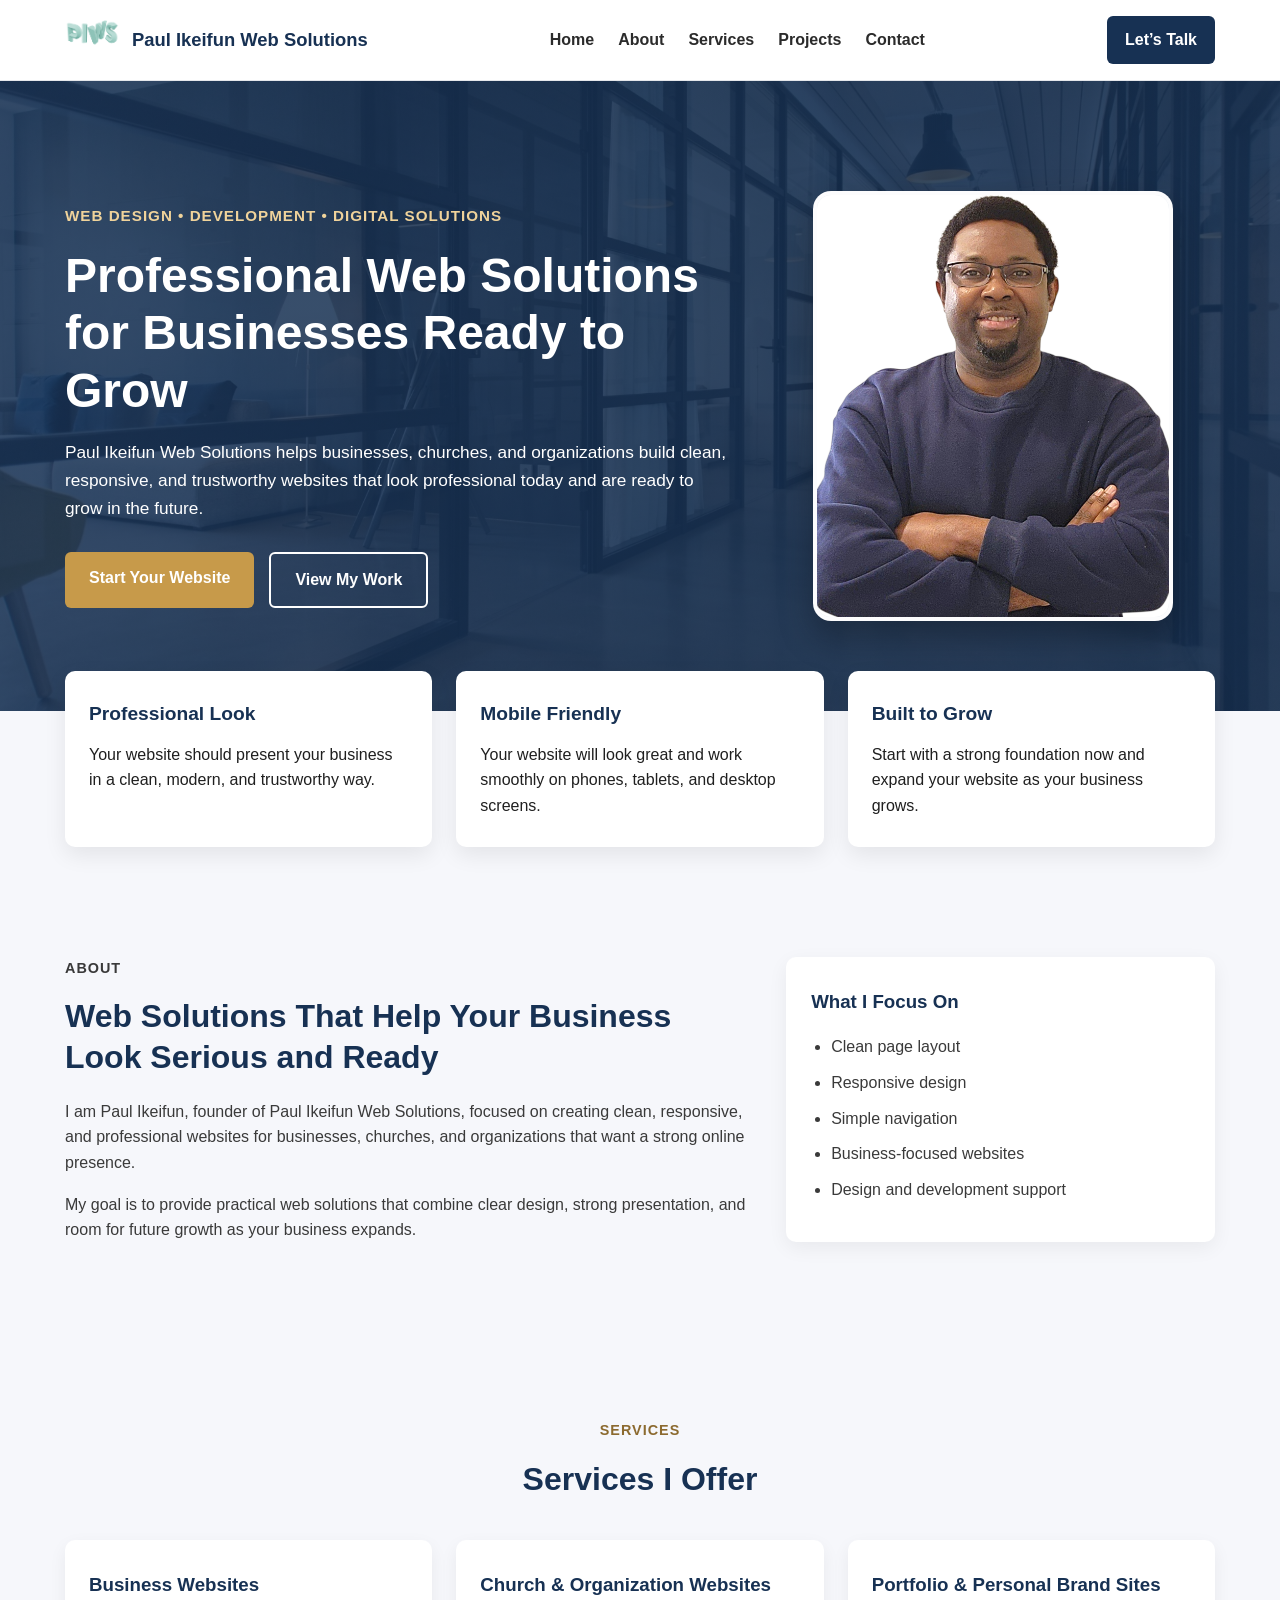
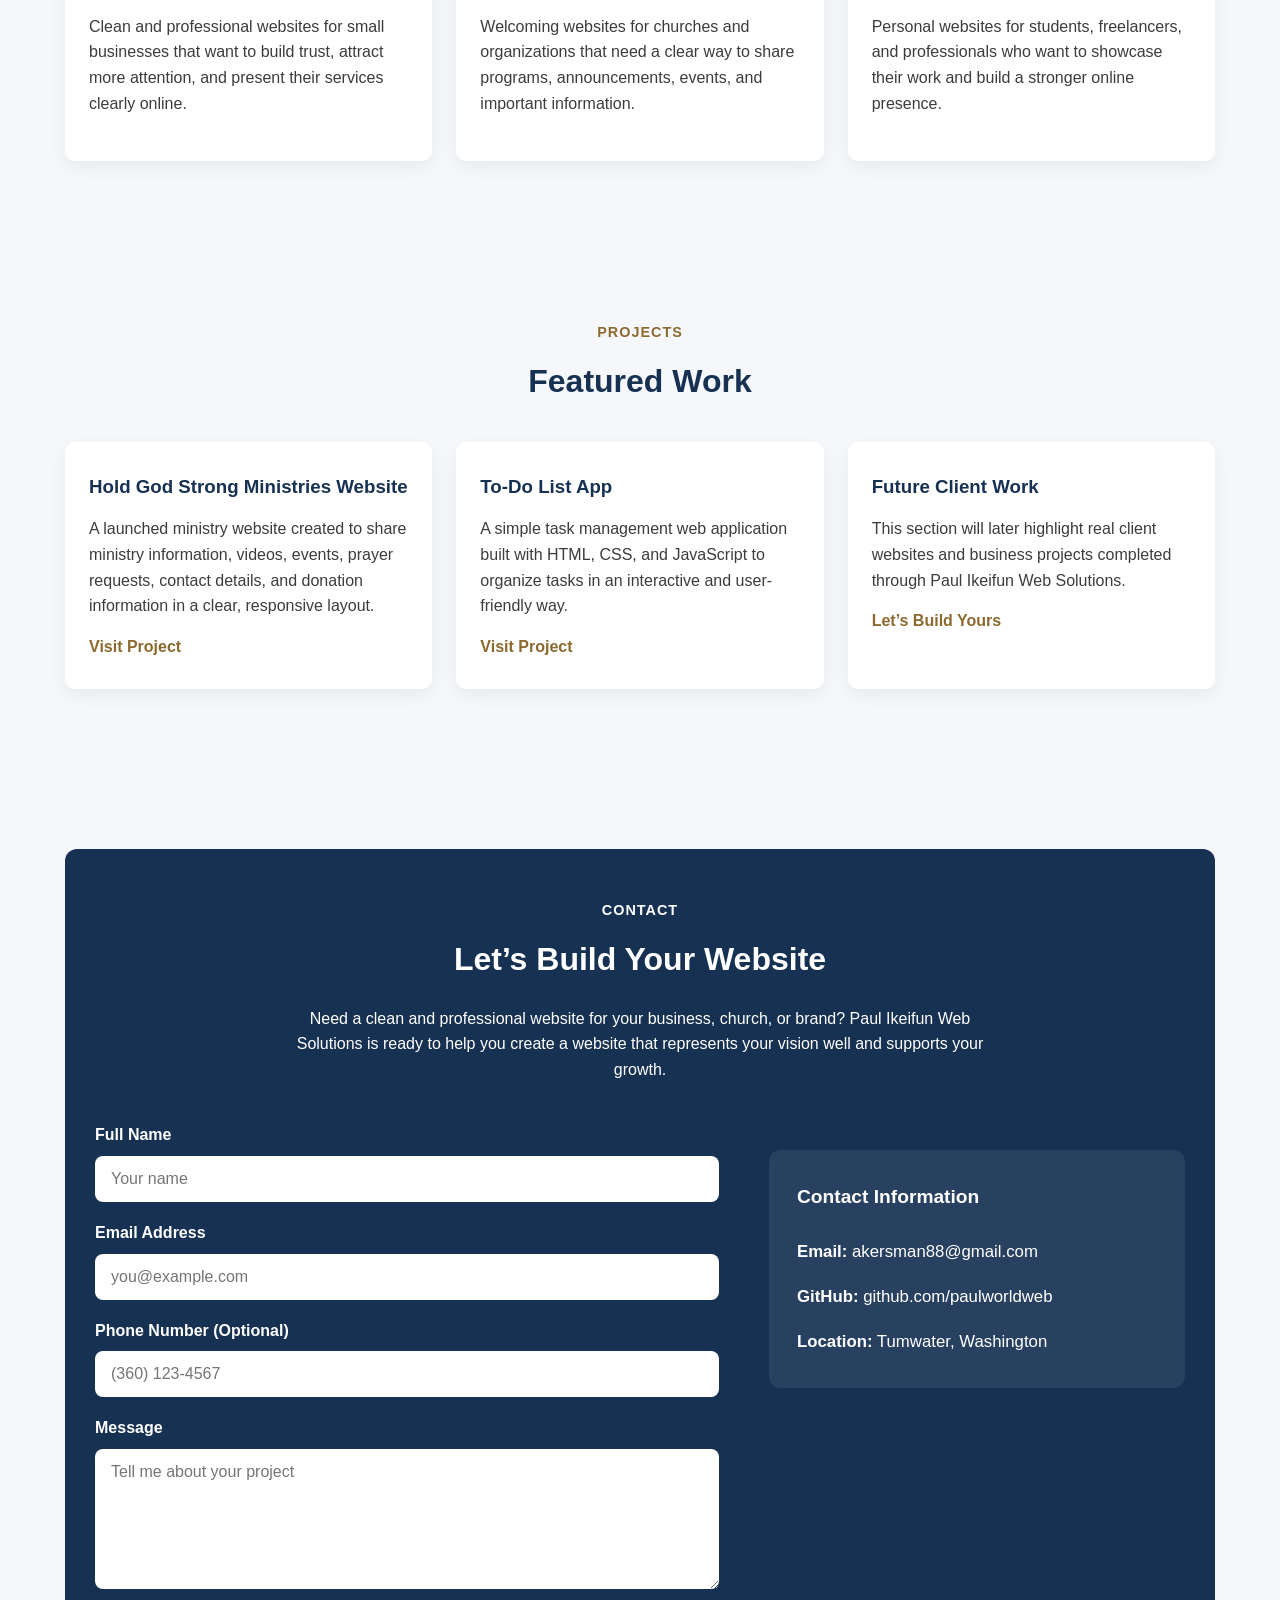
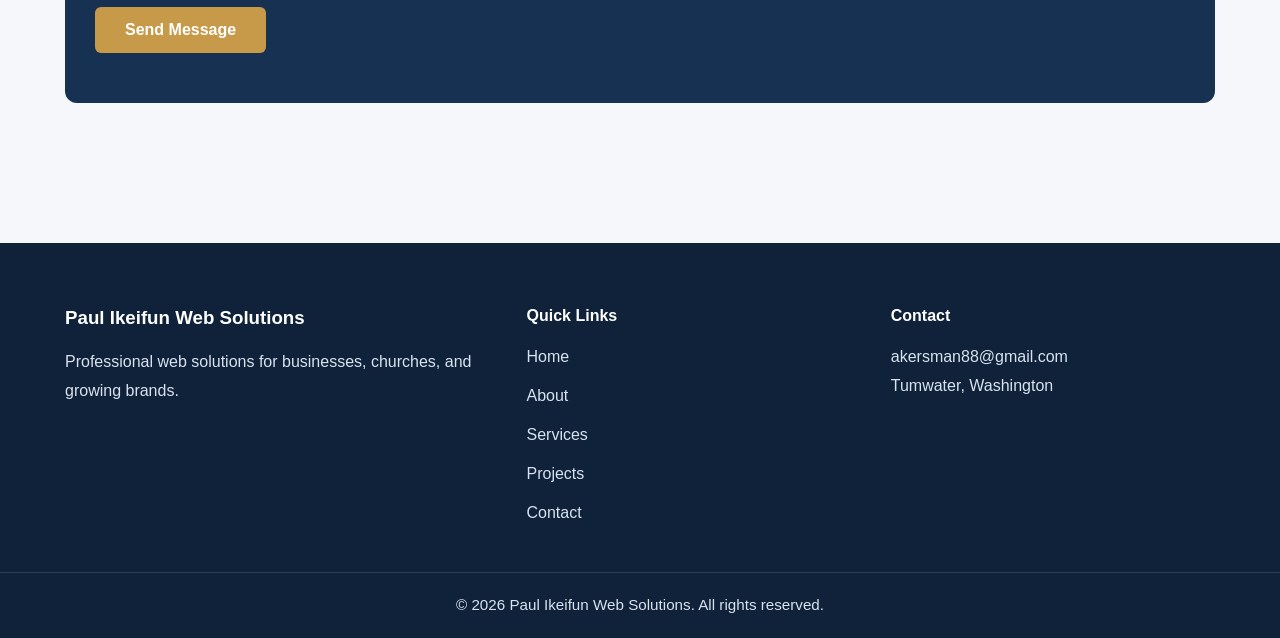
==== commit 1f14abcc: "Update PIWS website and add career portfolio" ====
--- a/index.html
+++ b/index.html
@@ -1,327 +1,266 @@
-<!DOCTYPE html>
-<html lang="en">
-<head>
-  <!-- Basic page setup -->
-  <meta charset="UTF-8" />
-  <meta name="viewport" content="width=device-width, initial-scale=1.0" />
-
-  <!-- Page title shown on browser tab -->
-  <title>Paul Ikeifun Web Solutions</title>
-
-  <!-- Page description for SEO -->
-  <meta
-    name="description"
-    content="Paul Ikeifun Web Solutions creates clean, responsive, and professional websites for businesses, churches, and growing brands."
-  />
-
-  <!-- External CSS file -->
-  <link rel="stylesheet" href="css/style.css" />
-
-  <!-- External JavaScript file -->
-  <script src="js/script.js" defer></script>
-</head>
-<body>
-
-  <!-- Header section -->
-  <header class="site-header">
-    <div class="container">
-
-      <!-- Navigation bar -->
-      <nav class="navbar">
-
-        <!-- Logo / brand name -->
-        <a href="index.html" class="logo">
-            <img src="images/logo.png" alt="PIWS logo" class="logo-img"><span>Paul Ikeifun Web Solutions</span>
-        </a>
-
-        <!-- Mobile menu toggle button -->
-        <button class="menu-toggle" aria-label="Open navigation menu" aria-expanded="false">
-            <span></span>
-            <span></span>
-            <span></span>
-        </button>
-
-        <!-- Navigation links -->
-        <ul class="nav-links">
-          <li><a href="#home">Home</a></li>
-          <li><a href="#about">About</a></li>
-          <li><a href="#services">Services</a></li>
-          <li><a href="#projects">Projects</a></li>
-          <li><a href="#contact">Contact</a></li>
-        </ul>
-
-        <!-- Call-to-action button in nav -->
-        <a href="#contact" class="nav-button">Let’s Talk</a>
-      </nav>
-    </div>
-  </header>
-
-  <!-- Main page content -->
-  <main>
-
-    <!-- Hero section -->
-    <section class="hero" id="home">
-      <div class="container hero-layout">
-
-        <!-- Hero text content -->
-        <div class="hero-content">
-          <p class="eyebrow">Web Design • Development • Digital Solutions</p>
-          <h1>Professional Web Solutions for Businesses Ready to Grow</h1>
-          <p class="hero-text">
-            Paul Ikeifun Web Solutions helps businesses, churches, and organizations build
-            clean, responsive, and trustworthy websites that look professional today and are
-            ready to grow in the future.
-          </p>
-
-          <!-- Hero buttons -->
-          <div class="hero-actions">
-            <a href="#contact" class="btn btn-primary">Start Your Website</a>
-            <a href="#projects" class="btn btn-secondary">View My Work</a>
-          </div>
-        </div>
-
-        <!-- Hero image -->
-        <div class="hero-image">
-          <img src="images/Paul1.png" alt="Portrait of Paul Ikeifun" />
-        </div>
-      </div>
-    </section>
-
-    <!-- Intro cards section -->
-    <section class="intro">
-      <div class="container intro-grid">
-
-        <!-- Intro card 1 -->
-        <article class="intro-card">
-          <h2>Professional Look</h2>
-          <p>Your website should present your business in a clean, modern, and trustworthy way.</p>
-        </article>
-
-        <!-- Intro card 2 -->
-        <article class="intro-card">
-          <h2>Mobile Friendly</h2>
-          <p>Your website will look great and work smoothly on phones, tablets, and desktop screens.</p>
-        </article>
-
-        <!-- Intro card 3 -->
-        <article class="intro-card">
-          <h2>Built to Grow</h2>
-          <p>Start with a strong foundation now and expand your website as your business grows.</p>
-        </article>
-      </div>
-    </section>
-
-    <!-- About section -->
-    <section class="about section" id="about">
-      <div class="container section-grid">
-
-        <!-- About text -->
-        <div class="section-text">
-          <p class="section-label">About</p>
-          <h2>Web Solutions That Help Your Business Look Serious and Ready</h2>
-          <p>
-            I am Paul Ikeifun, founder of Paul Ikeifun Web Solutions, 
-            focused on creating clean, responsive, and 
-            professional websites for businesses, churches, and 
-            organizations that want a strong online presence.
-          </p>
-          <p>
-            My goal is to provide practical web solutions that combine clear design, 
-            strong presentation, and room for future growth as your business expands.
-          </p>
-        </div>
-
-        <!-- About focus list -->
-        <div class="section-box">
-          <h3>What I Focus On</h3>
-          <ul>
-            <li>Clean page layout</li>
-            <li>Responsive design</li>
-            <li>Simple navigation</li>
-            <li>Business-focused websites</li>
-            <li>Design and development support</li>
-          </ul>
-        </div>
-      </div>
-    </section>
-
-    <!-- Services section -->
-    <section class="services section" id="services">
-      <div class="container">
-        <p class="section-label center">Services</p>
-        <h2 class="section-title center">Services I Offer</h2>
-
-        <!-- Service cards -->
-        <div class="card-grid">
-
-          <!-- Service card 1 -->
-          <article class="service-card">
-            <h3>Business Websites</h3>
-            <p>
-              Clean and professional websites for small businesses that want to build trust, 
-              attract more attention, and present their services clearly online.
-            </p>
-          </article>
-
-          <!-- Service card 2 -->
-          <article class="service-card">
-            <h3>Church & Organization Websites</h3>
-            <p>
-              Welcoming websites for churches and organizations that need a clear way to share programs, 
-              announcements, events, and important information.
-            </p>
-          </article>
-
-          <!-- Service card 3 -->
-          <article class="service-card">
-            <h3>Portfolio & Personal Brand Sites</h3>
-            <p>
-              Personal websites for students, freelancers, and 
-              professionals who want to showcase their work and build a stronger online presence.
-            </p>
-          </article>
-        </div>
-      </div>
-    </section>
-
-    <!-- Projects section -->
-    <section class="projects section" id="projects">
-      <div class="container">
-        <p class="section-label center">Projects</p>
-        <h2 class="section-title center">Featured Work</h2>
-
-        <!-- Project cards -->
-        <div class="card-grid">
-
-          <!-- Project card 1 -->
-          <article class="project-card">
-            <h3>DevTrail Portfolio</h3>
-            <p>
-              A personal portfolio website designed to showcase projects, 
-              skills, and contact information in a clean and professional layout.
-            </p>
-            <a href="https://paulworldweb.github.io/DevTrail-Web/" target="_blank">Visit Project</a>
-          </article>
-
-          <!-- Project card 2 -->
-          <article class="project-card">
-            <h3>Online Ministries Information System Portfolio</h3>
-            <p>
-              A complete online church website created to help visitors easily access ministry
-              information, events, messages, and important church updates.
-            </p>
-            <a href="https://paulworldweb.github.io/HGSM/">Visit Project</a>
-          </article>
-
-          <!-- Project card 3 -->
-          <article class="project-card">
-            <h3>Future Client Work</h3>
-            <p>
-              This section will later highlight real client websites and 
-              business projects completed through Paul Ikeifun Web Solutions.
-            </p>
-            <a href="#contact">Let’s Build Yours</a>
-          </article>
-        </div>
-      </div>
-    </section>
-
-    <!-- Contact section -->
-    <section class="contact section" id="contact">
-        <div class="container contact-box">
-            <p class="section-label center">Contact</p>
-            <h2 class="section-title center">Let’s Build Your Website</h2>
-            <p class="contact-text center">
-                Need a clean and professional website for your business, church, or brand?
-                Paul Ikeifun Web Solutions is ready to help you create a website that represents
-                your vision well and supports your growth.
-            </p>
-
-            <!-- Contact layout: form + contact info -->
-            <div class="contact-layout">
-
-                <!-- Contact form -->
-                <form class="contact-form">
-                    <div class="form-group">
-                        <label for="name">Full Name</label>
-                        <input type="text" id="name" name="name" placeholder="Your name">
-                    </div>
-
-                    <div class="form-group">
-                        <label for="email">Email Address</label>
-                        <input type="email" id="email" name="email" placeholder="you@example.com">
-                    </div>
-
-                    <div class="form-group">
-                        <label for="phone">Phone Number (Optional)</label>
-                        <input
-                            type="tel"
-                            id="phone"
-                            name="phone"
-                            placeholder="(360) 123-4567"
-                            pattern="^\(\d{3}\)\s\d{3}-\d{4}$"
-                            title="Enter phone number in this format: (360) 123-4567"
-                        >
-                    </div>
-
-                    <div class="form-group">
-                        <label for="message">Message</label>
-                        <textarea id="message" name="message" rows="5" placeholder="Tell me about your project"></textarea>
-                    </div>
-
-                    <!-- Contact form submit button -->
-                    <button type="submit" class="btn btn-primary">Send Message</button>
-                </form>
-
-                <!-- Contact details card -->
-                <div class="contact-details">
-                    <h3>Contact Information</h3>
-                    <p><strong>Email:</strong> akersman88@gmail.com</p>
-                    <p><strong>GitHub:</strong> github.com/paulworldweb</p>
-                    <p><strong>Location:</strong> Tumwater, Washington</p>
-                </div>
-            </div>
-        </div>
-    </section>
-  </main>
-
-  <!-- Footer section -->
-  <footer class="site-footer">
-    <div class="container footer-layout">
-
-        <!-- Footer brand info -->
-        <div class="footer-brand">
-          <div class="footer-brand-top">
-              <img src="images/logo.png" alt="PIWS logo" class="footer-logo">
-              <h3>Paul Ikeifun Web Solutions</h3>
-          </div>
-          <p>Professional web solutions for businesses, churches, and growing brands.</p>
-        </div>
-
-        <!-- Footer quick links -->
-        <div class="footer-links">
-            <h4>Quick Links</h4>
-            <ul>
-                <li><a href="#home">Home</a></li>
-                <li><a href="#about">About</a></li>
-                <li><a href="#services">Services</a></li>
-                <li><a href="#projects">Projects</a></li>
-                <li><a href="#contact">Contact</a></li>
-            </ul>
-        </div>
-
-        <!-- Footer contact info -->
-        <div class="footer-contact">
-            <h4>Contact</h4>
-            <p>akersman88@gmail.com</p>
-            <p>Tumwater, Washington</p>
-        </div>
-    </div>
-
-    <!-- Footer bottom / copyright -->
-    <div class="footer-bottom">
-        <p>© 2026 Paul Ikeifun Web Solutions. All rights reserved.</p>
-    </div>
-</footer>
-</body>
-</html>
+<!DOCTYPE html>
+<html lang="en">
+<head>
+  <meta charset="UTF-8" />
+  <meta name="viewport" content="width=device-width, initial-scale=1.0" />
+  <title>Paul Ikeifun Web Solutions</title>
+  <meta
+    name="description"
+    content="Paul Ikeifun Web Solutions creates clean, responsive, and professional websites for businesses, churches, and growing brands."
+  />
+  <link rel="stylesheet" href="css/style.css" />
+  <script src="js/script.js" defer></script>
+</head>
+<body>
+  <header class="site-header">
+    <div class="container">
+      <nav class="navbar">
+        <a href="index.html" class="logo">
+            <img src="images/logo.png" alt="PIWS logo" class="logo-img"><span>Paul Ikeifun Web Solutions</span>
+        </a>
+
+        <button class="menu-toggle" aria-label="Open navigation menu" aria-expanded="false">
+            <span></span>
+            <span></span>
+            <span></span>
+        </button>
+
+        <!-- Career portfolio intentionally uses a direct URL and is not shown in the client navigation. -->
+        <ul class="nav-links">
+          <li><a href="#home">Home</a></li>
+          <li><a href="#about">About</a></li>
+          <li><a href="#services">Services</a></li>
+          <li><a href="#projects">Projects</a></li>
+          <li><a href="#contact">Contact</a></li>
+        </ul>
+
+        <a href="#contact" class="nav-button">Let’s Talk</a>
+      </nav>
+    </div>
+  </header>
+
+  <main>
+    <section class="hero" id="home">
+      <div class="container hero-layout">
+        <div class="hero-content">
+          <p class="eyebrow">Web Design • Development • Digital Solutions</p>
+          <h1>Professional Web Solutions for Businesses Ready to Grow</h1>
+          <p class="hero-text">
+            Paul Ikeifun Web Solutions helps businesses, churches, and organizations build
+            clean, responsive, and trustworthy websites that look professional today and are
+            ready to grow in the future.
+          </p>
+          <div class="hero-actions">
+            <a href="#contact" class="btn btn-primary">Start Your Website</a>
+            <a href="#projects" class="btn btn-secondary">View My Work</a>
+          </div>
+        </div>
+
+        <div class="hero-image">
+          <img src="images/Paul1.png" alt="Portrait of Paul Ikeifun" />
+        </div>
+      </div>
+    </section>
+
+    <section class="intro">
+      <div class="container intro-grid">
+        <article class="intro-card">
+          <h2>Professional Look</h2>
+          <p>Your website should present your business in a clean, modern, and trustworthy way.</p>
+        </article>
+
+        <article class="intro-card">
+          <h2>Mobile Friendly</h2>
+          <p>Your website will look great and work smoothly on phones, tablets, and desktop screens.</p>
+        </article>
+
+        <article class="intro-card">
+          <h2>Built to Grow</h2>
+          <p>Start with a strong foundation now and expand your website as your business grows.</p>
+        </article>
+      </div>
+    </section>
+
+    <section class="about section" id="about">
+      <div class="container section-grid">
+        <div class="section-text">
+          <p class="section-label">About</p>
+          <h2>Web Solutions That Help Your Business Look Serious and Ready</h2>
+          <p>
+            I am Paul Ikeifun, founder of Paul Ikeifun Web Solutions, 
+            focused on creating clean, responsive, and 
+            professional websites for businesses, churches, and 
+            organizations that want a strong online presence.
+          </p>
+          <p>
+            My goal is to provide practical web solutions that combine clear design, 
+            strong presentation, and room for future growth as your business expands.
+          </p>
+        </div>
+
+        <div class="section-box">
+          <h3>What I Focus On</h3>
+          <ul>
+            <li>Clean page layout</li>
+            <li>Responsive design</li>
+            <li>Simple navigation</li>
+            <li>Business-focused websites</li>
+            <li>Design and development support</li>
+          </ul>
+        </div>
+      </div>
+    </section>
+
+    <section class="services section" id="services">
+      <div class="container">
+        <p class="section-label center">Services</p>
+        <h2 class="section-title center">Services I Offer</h2>
+
+        <div class="card-grid">
+          <article class="service-card">
+            <h3>Business Websites</h3>
+            <p>
+              Clean and professional websites for small businesses that want to build trust, 
+              attract more attention, and present their services clearly online.
+            </p>
+          </article>
+
+          <article class="service-card">
+            <h3>Church & Organization Websites</h3>
+            <p>
+              Welcoming websites for churches and organizations that need a clear way to share programs, 
+              announcements, events, and important information.
+            </p>
+          </article>
+
+          <article class="service-card">
+            <h3>Portfolio & Personal Brand Sites</h3>
+            <p>
+              Personal websites for students, freelancers, and 
+              professionals who want to showcase their work and build a stronger online presence.
+            </p>
+          </article>
+        </div>
+      </div>
+    </section>
+
+    <section class="projects section" id="projects">
+      <div class="container">
+        <p class="section-label center">Projects</p>
+        <h2 class="section-title center">Featured Work</h2>
+
+        <div class="card-grid">
+          <article class="project-card">
+            <h3>Hold God Strong Ministries Website</h3>
+            <p>
+              A launched ministry website created to share ministry information, videos, events,
+              prayer requests, contact details, and donation information in a clear, responsive layout.
+            </p>
+            <a href="https://holdgodstrongministries.org/" target="_blank" rel="noopener">Visit Project</a>
+          </article>
+
+          <article class="project-card">
+            <h3>To-Do List App</h3>
+            <p>
+              A simple task management web application built with HTML, CSS, and 
+              JavaScript to organize tasks in an interactive and user-friendly way.
+            </p>
+            <a href="https://paulworldweb.github.io/To-Do-List/" target="_blank">Visit Project</a>
+          </article>
+
+          <article class="project-card">
+            <h3>Future Client Work</h3>
+            <p>
+              This section will later highlight real client websites and 
+              business projects completed through Paul Ikeifun Web Solutions.
+            </p>
+            <a href="#contact">Let’s Build Yours</a>
+          </article>
+        </div>
+      </div>
+    </section>
+
+    <section class="contact section" id="contact">
+        <div class="container contact-box">
+            <p class="section-label center">Contact</p>
+            <h2 class="section-title center">Let’s Build Your Website</h2>
+            <p class="contact-text center">
+                Need a clean and professional website for your business, church, or brand?
+                Paul Ikeifun Web Solutions is ready to help you create a website that represents
+                your vision well and supports your growth.
+            </p>
+
+            <div class="contact-layout">
+                <form class="contact-form">
+                    <div class="form-group">
+                        <label for="name">Full Name</label>
+                        <input type="text" id="name" name="name" placeholder="Your name">
+                    </div>
+
+                    <div class="form-group">
+                        <label for="email">Email Address</label>
+                        <input type="email" id="email" name="email" placeholder="you@example.com">
+                    </div>
+
+                    <div class="form-group">
+                        <label for="phone">Phone Number (Optional)</label>
+                        <input
+                            type="tel"
+                            id="phone"
+                            name="phone"
+                            placeholder="(360) 123-4567"
+                            pattern="^\(\d{3}\)\s\d{3}-\d{4}$"
+                            title="Enter phone number in this format: (360) 123-4567"
+                        >
+                    </div>
+
+                    <div class="form-group">
+                        <label for="message">Message</label>
+                        <textarea id="message" name="message" rows="5" placeholder="Tell me about your project"></textarea>
+                    </div>
+
+                    <button type="submit" class="btn btn-primary">Send Message</button>
+                </form>
+
+                <div class="contact-details">
+                    <h3>Contact Information</h3>
+                    <p><strong>Email:</strong> akersman88@gmail.com</p>
+                    <p><strong>GitHub:</strong> github.com/paulworldweb</p>
+                    <p><strong>Location:</strong> Tumwater, Washington</p>
+                </div>
+            </div>
+        </div>
+    </section>
+  </main>
+
+  <footer class="site-footer">
+    <div class="container footer-layout">
+        <div class="footer-brand">
+            <h3>Paul Ikeifun Web Solutions</h3>
+            <p>Professional web solutions for businesses, churches, and growing brands.</p>
+        </div>
+
+        <div class="footer-links">
+            <h4>Quick Links</h4>
+            <ul>
+                <li><a href="#home">Home</a></li>
+                <li><a href="#about">About</a></li>
+                <li><a href="#services">Services</a></li>
+                <li><a href="#projects">Projects</a></li>
+                <li><a href="#contact">Contact</a></li>
+            </ul>
+        </div>
+
+        <div class="footer-contact">
+            <h4>Contact</h4>
+            <p>akersman88@gmail.com</p>
+            <p>Tumwater, Washington</p>
+        </div>
+    </div>
+
+    <div class="footer-bottom">
+        <p>© 2026 Paul Ikeifun Web Solutions. All rights reserved.</p>
+    </div>
+</footer>
+</body>
+</html>
--- a/css/style.css
+++ b/css/style.css
@@ -479,9 +479,6 @@
 /* =========================
    FOOTER
 ========================= */
-/* =========================
-   FOOTER
-========================= */
 .site-footer {
   background-color: #0f2239;
   color: #ffffff;
@@ -496,38 +493,11 @@
   align-items: start;
 }
 
-.footer-brand,
-.footer-links,
-.footer-contact {
-  min-width: 0;
-}
-
-.footer-brand-top {
-  display: flex;
-  align-items: center;
-  gap: 12px;
-  margin-bottom: 16px;
-}
-
-.footer-logo {
-  width: 40px;
-  max-width: 40px;
-  height: auto;
-  flex-shrink: 0;
-  display: block;
-}
-
 .footer-brand h3,
 .footer-links h4,
 .footer-contact h4 {
+  margin-bottom: 15px;
   color: #ffffff;
-  margin: 0 0 15px;
-}
-
-.footer-brand-top h3 {
-  margin: 0;
-  font-size: 1.1rem;
-  line-height: 1.3;
 }
 
 .footer-brand p,
@@ -540,15 +510,10 @@
 .footer-links ul {
   list-style: none;
   padding: 0;
-  margin: 0;
 }
 
 .footer-links li {
   margin-bottom: 10px;
-}
-
-.footer-links a {
-  transition: color 0.3s ease;
 }
 
 .footer-links a:hover {
@@ -565,30 +530,6 @@
 .footer-bottom p {
   color: #d9e2f0;
   font-size: 0.95rem;
-  margin: 0;
-}
-
-/* =========================
-   FOOTER RESPONSIVE
-========================= */
-@media (max-width: 768px) {
-  .footer-layout {
-    grid-template-columns: 1fr;
-    gap: 30px;
-  }
-
-  .footer-brand-top {
-    align-items: center;
-  }
-
-  .footer-logo {
-    width: 36px;
-    max-width: 36px;
-  }
-
-  .footer-brand-top h3 {
-    font-size: 1rem;
-  }
 }
 
 /* =========================
@@ -823,4 +764,231 @@
   .contact-details {
     padding: 20px 18px;
   }
-}
+}
+/* =========================
+   CAREER PORTFOLIO PAGE
+========================= */
+.career-page {
+  background-color: #f6f7fb;
+}
+
+.career-page .career-hero {
+  padding-top: 100px;
+}
+
+.career-availability {
+  margin-top: 22px;
+  font-size: 0.95rem;
+  color: #e6edf6;
+}
+
+.career-soft-section {
+  background-color: #eef2f7;
+}
+
+.career-card-grid {
+  display: grid;
+  grid-template-columns: repeat(3, 1fr);
+  gap: 24px;
+  margin-top: 35px;
+}
+
+.career-card,
+.experience-card,
+.education-card {
+  background: #ffffff;
+  border-radius: 12px;
+  box-shadow: 0 8px 24px rgba(15, 34, 57, 0.08);
+}
+
+.career-card {
+  padding: 28px 24px;
+  border-top: 4px solid #c79a4a;
+}
+
+.career-card h3,
+.experience-card h3,
+.education-card h2,
+.education-card h3 {
+  color: #173153;
+}
+
+.career-card h3 {
+  margin-bottom: 14px;
+}
+
+.career-list {
+  list-style: disc;
+  padding-left: 20px;
+}
+
+.career-list li {
+  margin-bottom: 9px;
+  color: #3a3a3a;
+}
+
+.career-highlight-box {
+  border-top: 4px solid #c79a4a;
+}
+
+.career-stack {
+  display: grid;
+  gap: 24px;
+  margin-top: 35px;
+}
+
+.experience-card {
+  padding: 30px;
+  border-left: 5px solid #173153;
+}
+
+.experience-heading {
+  display: flex;
+  justify-content: space-between;
+  gap: 30px;
+  align-items: flex-start;
+  margin-bottom: 18px;
+}
+
+.experience-role {
+  margin-top: 4px;
+  font-weight: 700;
+  color: #8c6a2f;
+}
+
+.experience-date {
+  white-space: nowrap;
+  font-weight: 700;
+  color: #173153;
+}
+
+.projects-four {
+  grid-template-columns: repeat(2, 1fr);
+}
+
+.project-career-card p {
+  color: #3c3c3c;
+  margin-bottom: 14px;
+}
+
+.project-tech {
+  font-size: 0.95rem;
+}
+
+.career-link {
+  display: inline-block;
+  margin-top: 4px;
+  color: #8c6a2f;
+  font-weight: 700;
+}
+
+.career-link:hover,
+.career-link:focus {
+  text-decoration: underline;
+}
+
+.education-card {
+  display: grid;
+  grid-template-columns: 1.25fr 0.75fr;
+  gap: 40px;
+  padding: 38px 34px;
+  align-items: center;
+}
+
+.education-degree {
+  font-size: 1.08rem;
+  font-weight: 700;
+  color: #3a3a3a;
+  margin: 10px 0 6px;
+}
+
+.education-note {
+  background: #eef2f7;
+  padding: 24px;
+  border-radius: 10px;
+}
+
+.education-note h3 {
+  margin-bottom: 10px;
+}
+
+.career-contact-actions {
+  display: flex;
+  flex-wrap: wrap;
+  justify-content: center;
+  gap: 14px;
+  margin: 30px 0;
+}
+
+.career-contact-details {
+  max-width: 680px;
+  margin: 0 auto;
+  background: rgba(255, 255, 255, 0.08);
+  border-radius: 10px;
+  padding: 22px 24px;
+}
+
+.career-contact-details p {
+  color: #ffffff;
+  margin-bottom: 8px;
+}
+
+.career-contact-details a,
+.career-footer a {
+  color: #d9e2f0;
+}
+
+.career-contact-details a:hover,
+.career-contact-details a:focus,
+.career-footer a:hover,
+.career-footer a:focus {
+  color: #c79a4a;
+}
+
+@media (max-width: 992px) {
+  .career-card-grid {
+    grid-template-columns: 1fr 1fr;
+  }
+}
+
+@media (max-width: 768px) {
+  .career-page .career-hero {
+    padding-top: 80px;
+  }
+
+  .career-card-grid,
+  .projects-four,
+  .education-card {
+    grid-template-columns: 1fr;
+  }
+
+  .experience-heading {
+    flex-direction: column;
+    gap: 6px;
+  }
+
+  .experience-date {
+    white-space: normal;
+  }
+
+  .career-contact-actions {
+    flex-direction: column;
+  }
+
+  .career-contact-actions .btn {
+    width: 100%;
+    text-align: center;
+  }
+}
+
+@media (max-width: 480px) {
+  .career-card,
+  .experience-card,
+  .education-card {
+    padding: 22px 18px;
+  }
+
+  .career-page .logo span {
+    font-size: 0.76rem;
+  }
+}
